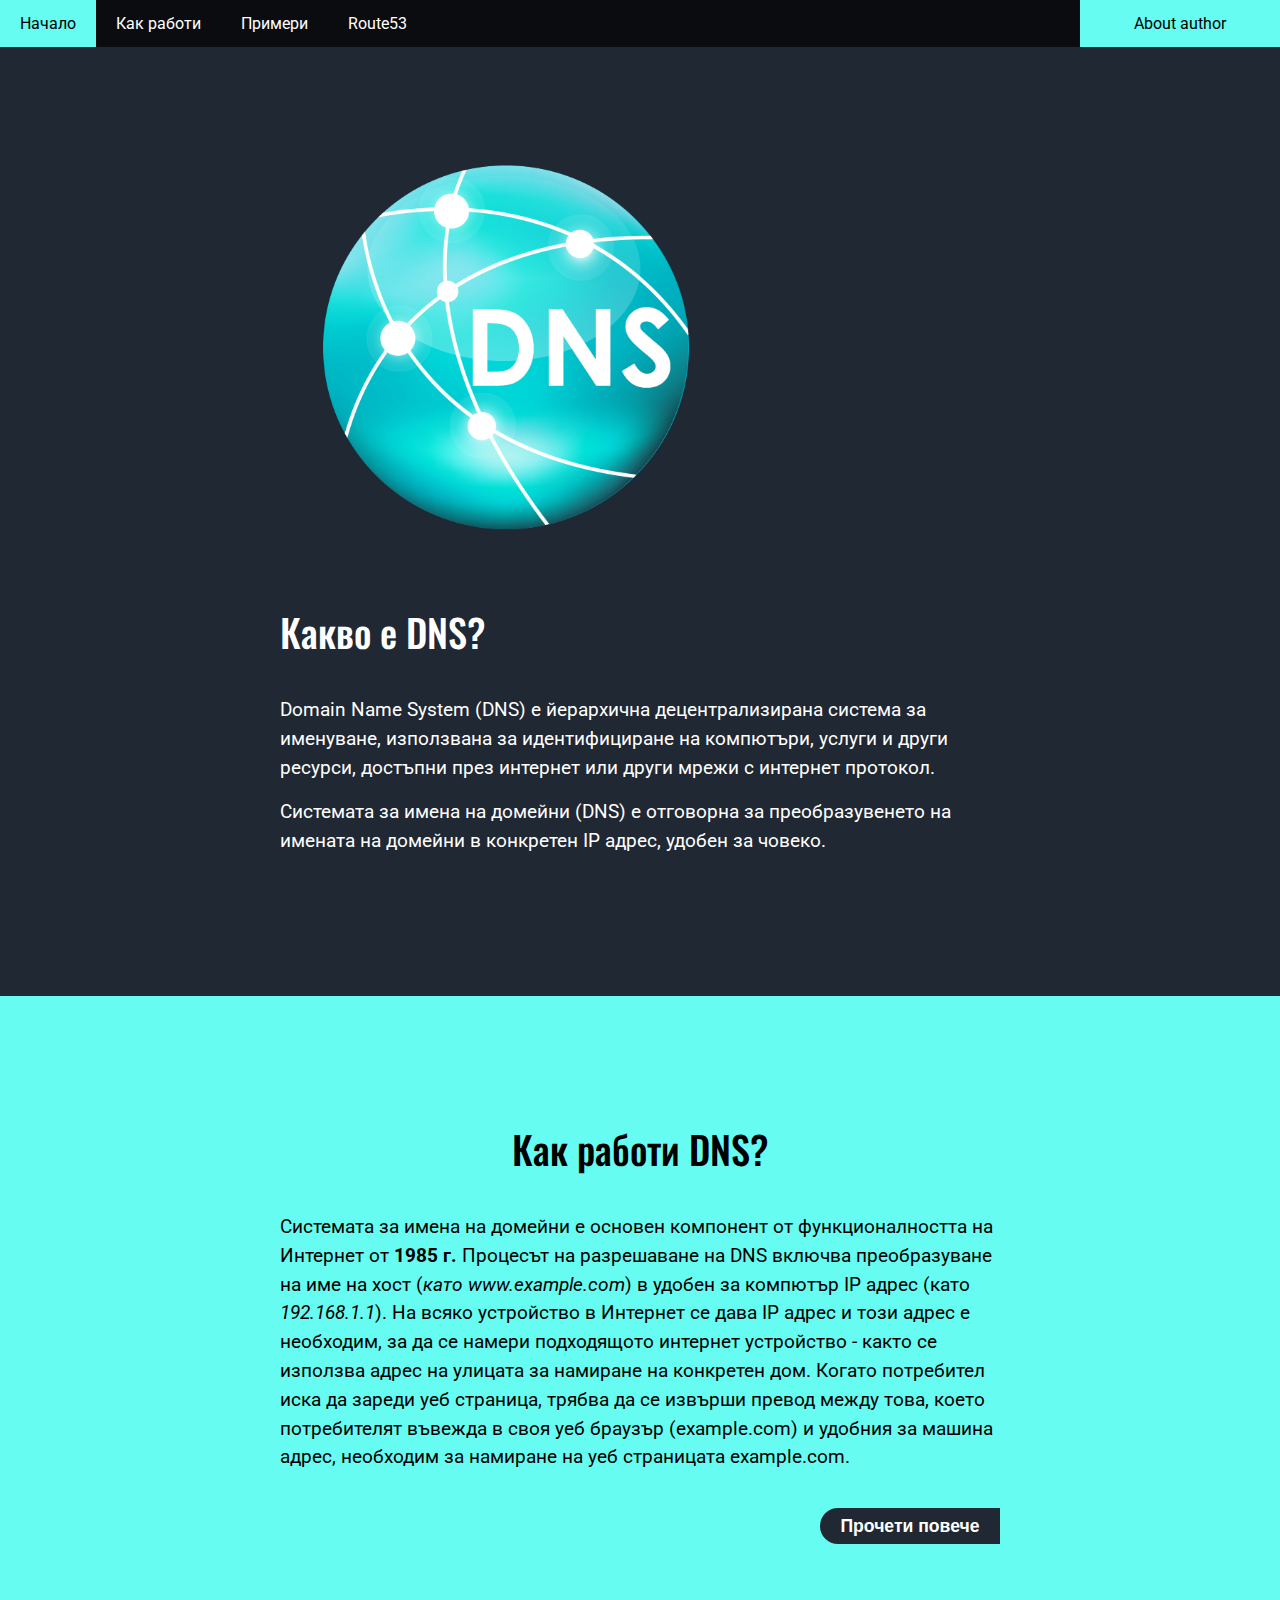
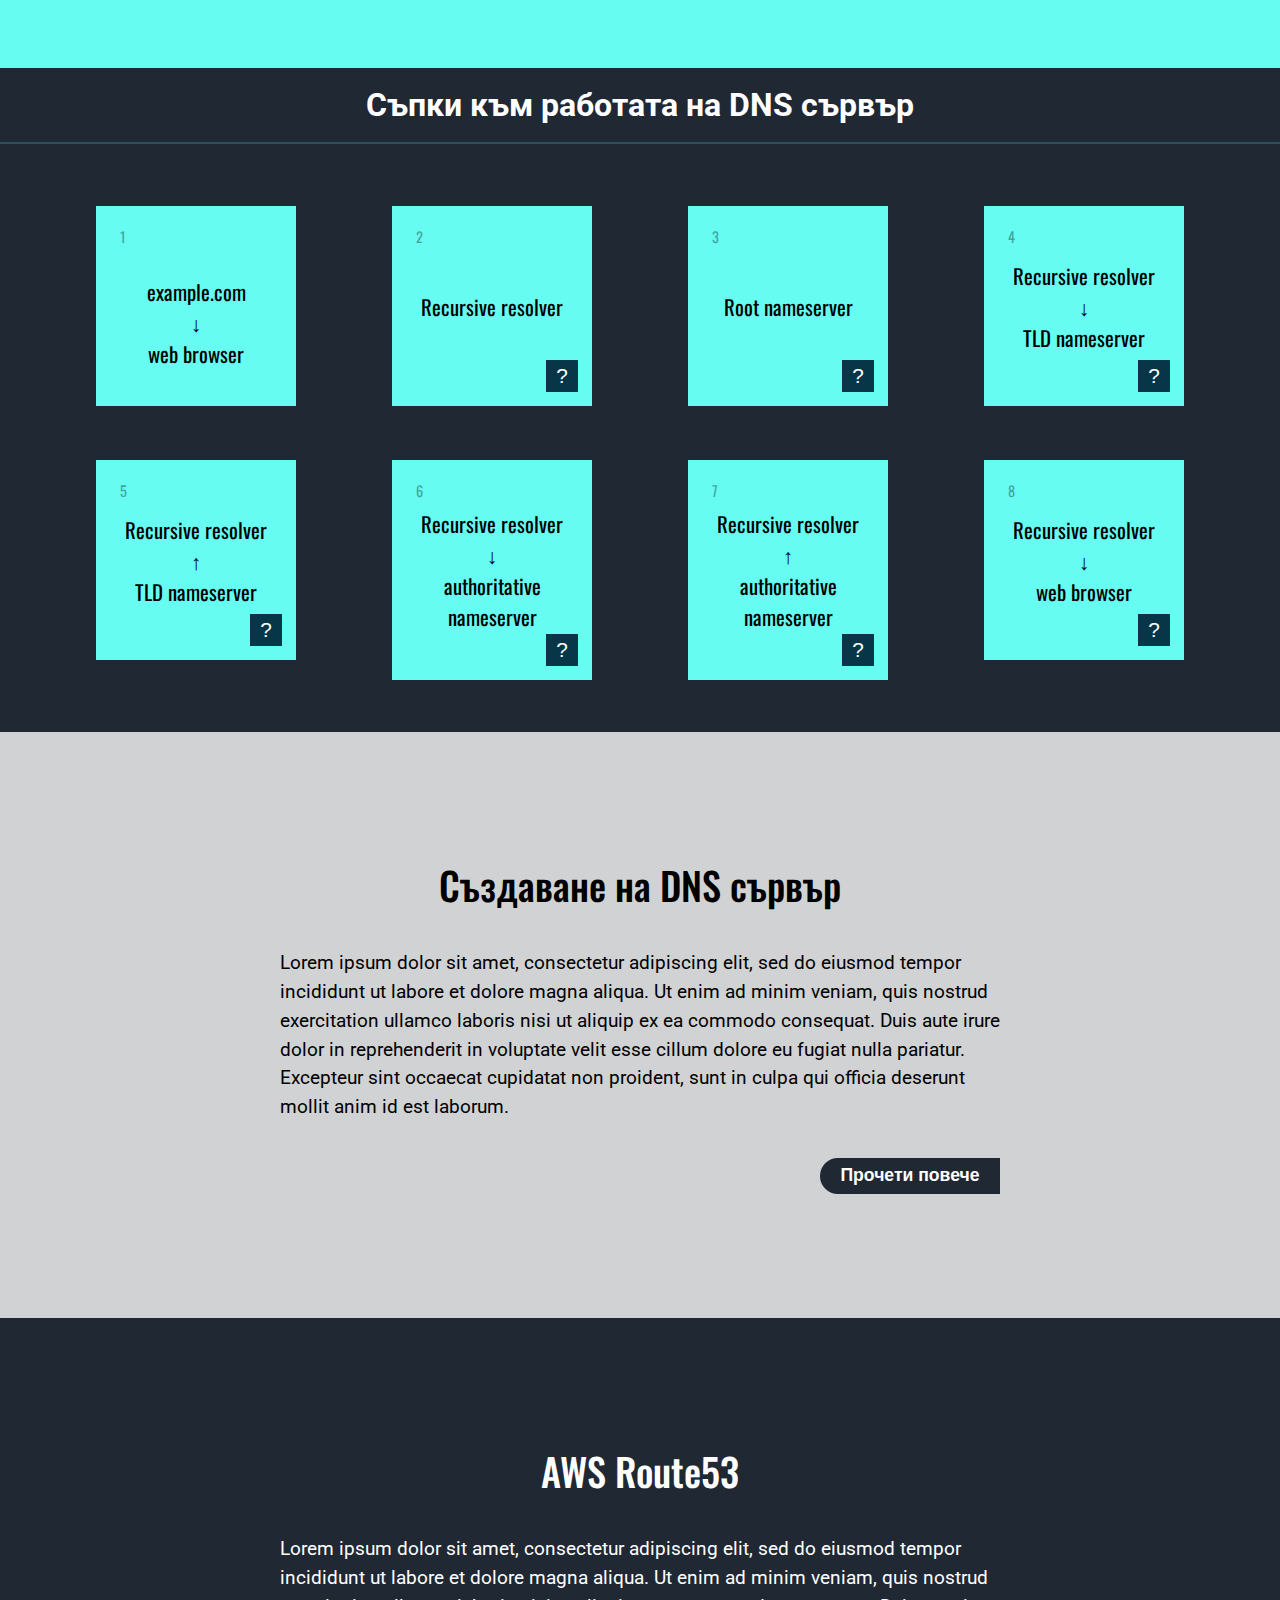
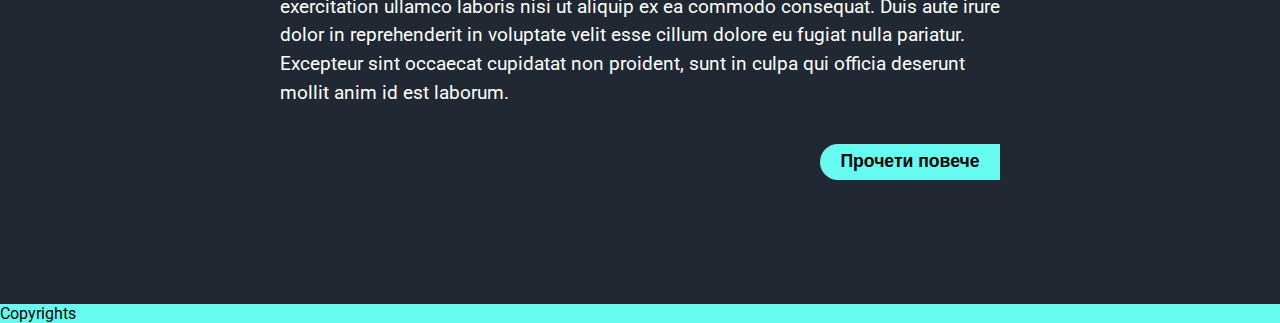
==== index.html @ a5c728bc "Initial simple setup of website" ====
<!DOCTYPE html>
<html lang="en">

<head>
    <meta charset="UTF-8">
    <meta http-equiv="X-UA-Compatible" content="IE=edge">
    <meta name="viewport" content="width=device-width, initial-scale=1.0">
    <title>DNS Server</title>
    <link rel="stylesheet" href="css/style.css">
    <!-- Google Fonts -->
    <link rel="preconnect" href="https://fonts.googleapis.com">
    <link rel="preconnect" href="https://fonts.gstatic.com" crossorigin>
    <link
        href="https://fonts.googleapis.com/css2?family=Roboto:ital,wght@0,300;0,400;0,500;0,700;1,300;1,400;1,500;1,700&display=swap"
        rel="stylesheet">
    <link href="https://fonts.googleapis.com/css2?family=Oswald:wght@400;500;600;700&display=swap" rel="stylesheet">
</head>

<body>
    <ul class="navbar">
        <li><a href="index.html" class="active">Начало</a></li>
        <li><a href="explanation.html">Как работи</a></li>
        <li><a href="examples.html">Примери</a></li>
        <li><a href="route53.html">Route53</a></li>
        <li><a href="author.html" class="last">About author</a></li>
    </ul>
    <!-- MAIN CONTENT ON LANDING PAGE -->
    <div class="background-1">
        <div class="container">
            <div class="dns-image">
                <img src="images/dns_logo.png" alt="DNS Image">
            </div>
            <div class="basic-info">
                <h1 class="section-heading" style="margin-top:28px; text-align: left">Какво е DNS?</h1>
                <p>Domain Name System (DNS) е йерархична децентрализирана система за именуване, използвана за
                    идентифициране на компютъри, услуги и други ресурси, достъпни през интернет или други мрежи с
                    интернет протокол.</p>
                <p>Системата за имена на домейни (DNS) е отговорна за преобразувенето на имената на домейни в конкретен
                    IP адрес, удобен за човеко.</p>
            </div>
        </div>
    </div>
    <!-- Section - Как работи DNS -->
    <div class="background-2">
        <div class="container">
            <div class="basic-info">
                <h1 class="section-heading">Как работи DNS?</h1>
                <p>Системата за имена на домейни е основен компонент от функционалността на Интернет от <strong>1985
                        г.</strong> Процесът на разрешаване на DNS включва преобразуване на име на хост (<em>като
                        www.example.com</em>) в
                    удобен за компютър IP адрес (като <em>192.168.1.1</em>). На всяко устройство в Интернет се дава IP
                    адрес и
                    този адрес е необходим, за да се намери подходящото интернет устройство - както се използва адрес на
                    улицата за намиране на конкретен дом. Когато потребител иска да зареди уеб страница, трябва да се
                    извърши превод между това, което потребителят въвежда в своя уеб браузър (example.com) и удобния за
                    машина адрес, необходим за намиране на уеб страницата example.com.</p>
                <button onclick="location.href='explanation.html'" class="read-more">Прочети повече</button>
            </div>
        </div>
        <!-- Section - Как работи DNS - steps -->
        <div class="background-1">
            <h1 style="padding: 18px 0; text-align: center;">Съпки към работата на DNS сървър</h1>
            <hr style="border: 1px solid #66FCF1; opacity: 0.2">
            <div class="container-wide-wrapper">
                <div class="container-wide">
                    <table>
                        <tr>
                            <td class="numbering">1</td>
                        </tr>
                        <tr>
                            <th>example.com<br>↓<br>web browser</th>
                        </tr>
                        <tr></tr>
                    </table>
                    <table>
                        <tr>
                            <td class="numbering">2</td>
                        </tr>
                        <tr>
                            <th>Recursive resolver</th>
                        </tr>
                        <tr>
                            <td><button>?</button></td>
                        </tr>
                    </table>
                    <table>
                        <tr>
                            <td class="numbering">3</td>
                        </tr>
                        <tr>
                            <th>Root nameserver</th>
                        </tr>
                        <tr>
                            <td><button>?</button></td>
                        </tr>
                    </table>
                    <table>
                        <tr>
                            <td class="numbering">4</td>
                        </tr>
                        <tr>
                            <th>Recursive resolver<br>↓<br>TLD nameserver</th>
                        </tr>
                        <tr>
                            <td><button>?</button></td>
                        </tr>
                    </table>
                </div>
                <div class="container-wide">
                    <table>
                        <tr>
                            <td class="numbering">5</td>
                        </tr>
                        <tr>
                            <th>Recursive resolver<br>↑<br>TLD nameserver</th>
                        </tr>
                        <tr>
                            <td><button>?</button></td>
                        </tr>
                    </table>
                    <table>
                        <tr>
                            <td class="numbering">6</td>
                        </tr>
                        <tr>
                            <th>Recursive resolver<br>↓<br>authoritative nameserver</th>
                        </tr>
                        <tr>
                            <td><button>?</button></td>
                        </tr>
                    </table>
                    <table>
                        <tr>
                            <td class="numbering">7</td>
                        </tr>
                        <tr>
                            <th>Recursive resolver<br>↑<br>authoritative nameserver</th>
                        </tr>
                        <tr>
                            <td><button>?</button></td>
                        </tr>
                    </table>
                    <table>
                        <tr>
                            <td class="numbering">8</td>
                        </tr>
                        <tr>
                            <th>Recursive resolver<br>↓<br>web browser</th>
                        </tr>
                        <tr>
                            <td><button>?</button></td>
                        </tr>
                    </table>
                </div>
            </div>
        </div>
        <!-- Section - Създаване на DNS -->
        <div class="background-3">
            <div class="container">
                <div class="basic-info">
                    <h1 class="section-heading">Създаване на DNS сървър</h1>
                    <p>Lorem ipsum dolor sit amet, consectetur adipiscing elit, sed do eiusmod tempor incididunt ut
                        labore
                        et dolore magna aliqua. Ut enim ad minim veniam, quis nostrud exercitation ullamco laboris nisi
                        ut
                        aliquip ex ea commodo consequat. Duis aute irure dolor in reprehenderit in voluptate velit esse
                        cillum dolore eu fugiat nulla pariatur. Excepteur sint occaecat cupidatat non proident, sunt in
                        culpa qui officia deserunt mollit anim id est laborum.</p>
                    <button class="read-more">Прочети повече</button>
                </div>
            </div>
        </div>
        <!-- Section - AWS Route53 -->
        <div class="background-1">
            <div class="container">
                <div class="basic-info">
                    <h1 class="section-heading">AWS Route53</h1>
                    <p>Lorem ipsum dolor sit amet, consectetur adipiscing elit, sed do eiusmod tempor incididunt ut
                        labore
                        et dolore magna aliqua. Ut enim ad minim veniam, quis nostrud exercitation ullamco laboris nisi
                        ut
                        aliquip ex ea commodo consequat. Duis aute irure dolor in reprehenderit in voluptate velit esse
                        cillum dolore eu fugiat nulla pariatur. Excepteur sint occaecat cupidatat non proident, sunt in
                        culpa qui officia deserunt mollit anim id est laborum.</p>
                    <button class="read-more">Прочети повече</button>
                </div>
            </div>
        </div>
        <footer>
            <p>Copyrights </p>
        </footer>
</body>

</html>
---- css/style.css ----
/* 
COLORS:
0B0C10
1F2833
C5C6C7
66FCF1
45A29E
*/

* {
    margin: 0;
    padding: 0;
}

body {
    /* Debug */
    /* font-family:'Lucida Sans', 'Lucida Sans Regular', 'Lucida Grande', 'Lucida Sans Unicode', Geneva, Verdana, sans-serif; */
    font-family: 'Roboto', sans-serif;
}

.background-1 {
    background-color: #1F2833;
    color: white;
}

.background-2 {
    background-color: #66FCF1;
    color: black;
}



/* ----- NAVBAR ----- */
.navbar {
    list-style-type: none;
    margin: 0;
    padding: 0;
    overflow: hidden;
    background-color: #0B0C10;
}
.navbar li {
    float: left;
}
.navbar li a {
    display: block;
    color: white;
    text-align: center;
    padding: 14px 20px;
    text-decoration: none;
}
.navbar li a:hover {
    background-color: #66FCF1;
    color: black;
}
.navbar li .active {
    background-color: #1F2833;
}
.navbar .last {
    background-color: #66FCF1;
    color: black;
    position: absolute;
    right: 0;
    width: 160px;
}
.navbar .last:hover {
    color: black;
    background-color: white;
}

/* MAIN CONTENT */
.container { 
    width: 60%;
    margin: 0 auto;
    display: flex;
    flex-flow: row wrap;
    text-align: center;
    /* height: 650px; */
    padding: 100px 0;
    align-content: center;
}
.background-3 {
    background-color: #d0d2d3;
}
.container-wide-wrapper {
    padding: 30px 0;
    font-family: 'Oswald', sans-serif;
    font-weight: 400;
}
.container-wide { 
    width: 100%;
    margin: 0 auto;
    padding: 7px 0;
    display: flex;
    flex-flow: row wrap;
    text-align: center;
    height: 250px;
    align-content: center;
    justify-content: space-evenly;
}
.container-wide table {
    height: 200px;
    width: 200px;
    background-color: #66FCF1;
    color: #000;
    padding: 12px 12px;
}
.container-wide table th {
    font-size: 1.3em;
    font-weight: 400;
}
.container-wide table button {
    width: 32px;
    height: 32px;
    border: none;
    font-size: 1.3rem;
    /* background-color: #1F2833; */
    background-color: #073649;
    color: white;
    float: right;
}
.container-wide table td {
    height: 32px;
}
.container-wide table .numbering {
    font-size: 0.9em;
    text-align: left;
    padding-left: 10px;
    opacity: 0.35;
}
.container .basic-info {
    flex: 1 40%;
    text-align: left;
    padding: 24px;
    font-size: 1.2em;
}
.basic-info h1 {
    margin: 0 0 20px;
}
.basic-info p {
    margin: 16px 0;
    line-height: 1.5em;
}
.dns-image { 
    width: 500px;
}
.dns-image img {
    height: 400px;
}

.section-heading {
    font-family: 'Oswald', sans-serif;
    font-weight: 500;
    text-align: center;
    padding-bottom: 16px;
}

.read-more {
    height: 36px;
    width: 180px;
    border: none;
    /* border-radius: 6px; */
    border-top-left-radius: 30px;
    border-bottom-left-radius: 30px;
    font-size: 1.1rem;
    float: right;
    background-color: #1F2833;
    margin: 20px 0 0;
    color: white;
    font-weight: 600;
    cursor: pointer;
}
.read-more:hover {
    background-color: #3e4b5a;
}
.background-1 .read-more {
    background-color: #66FCF1;
    color: black;
}
.background-1 .read-more:hover {
    background-color: #3ddfd4;
    color: black;
}
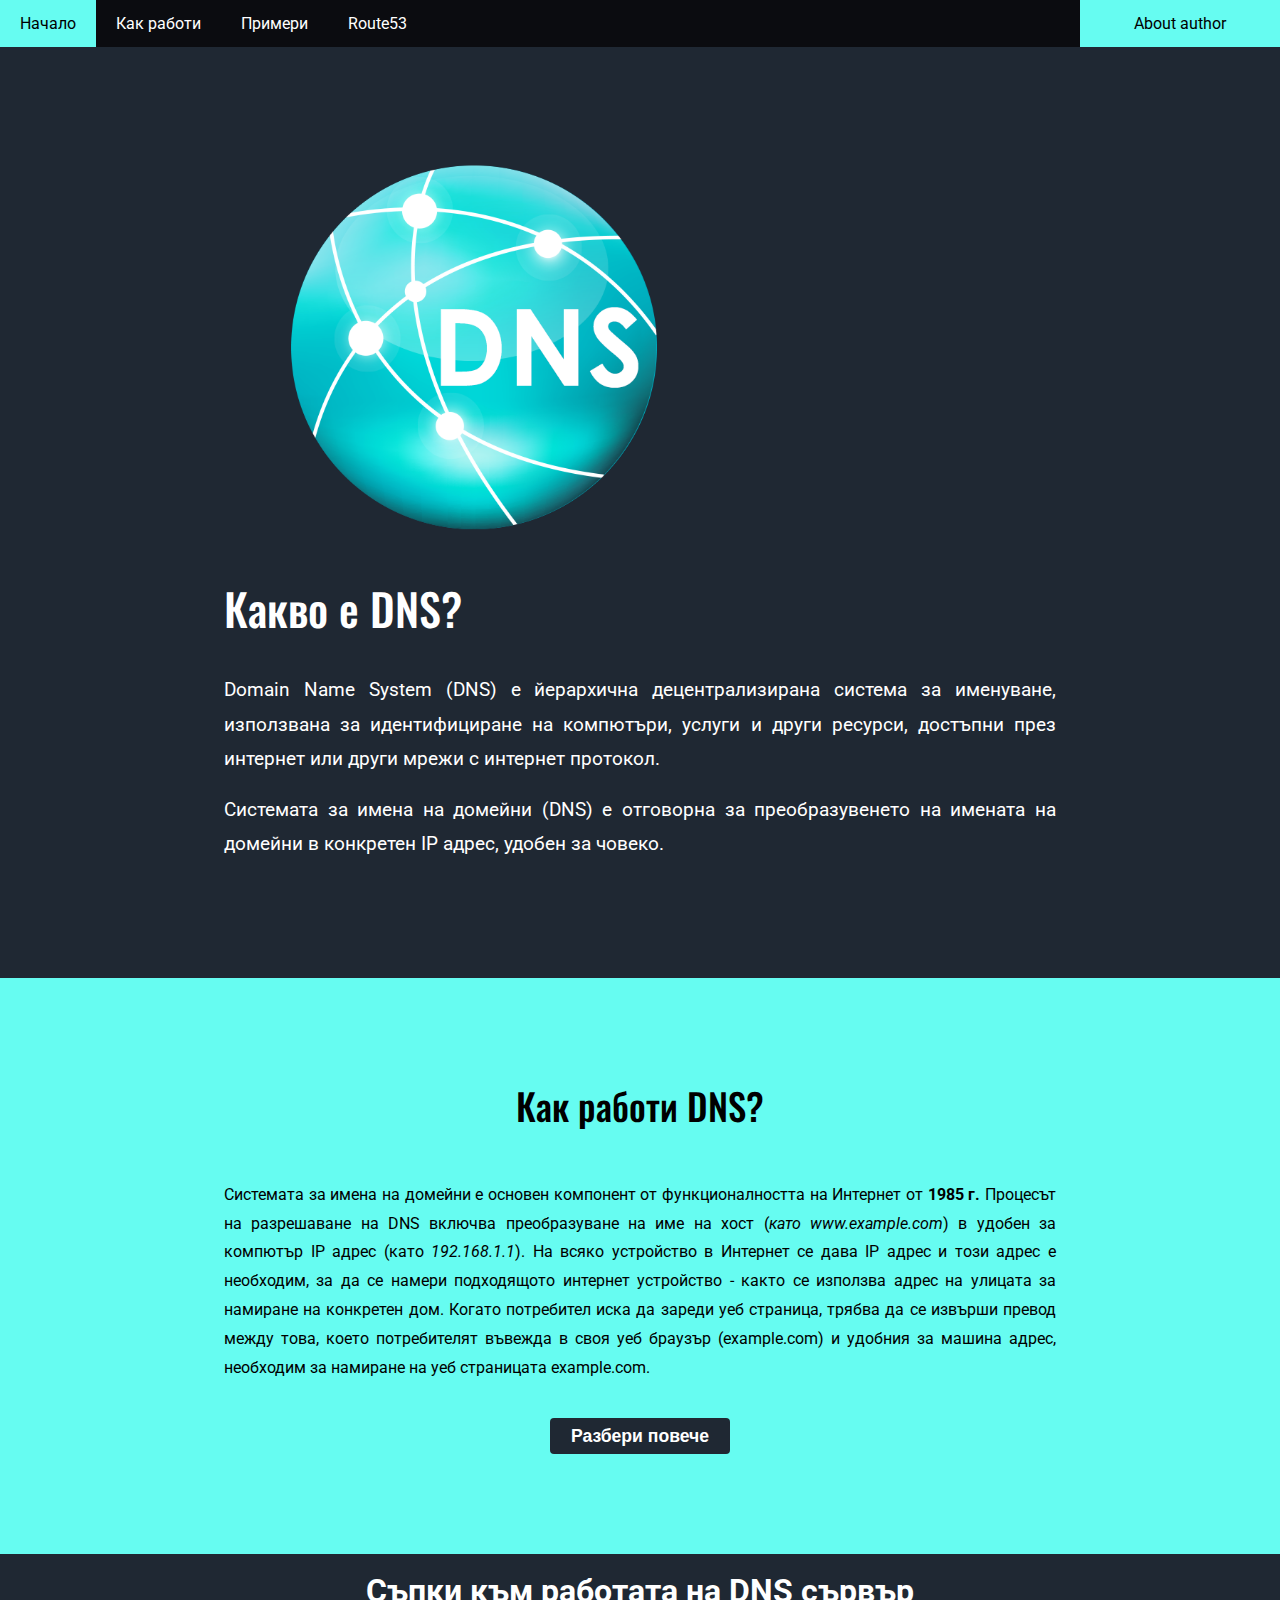
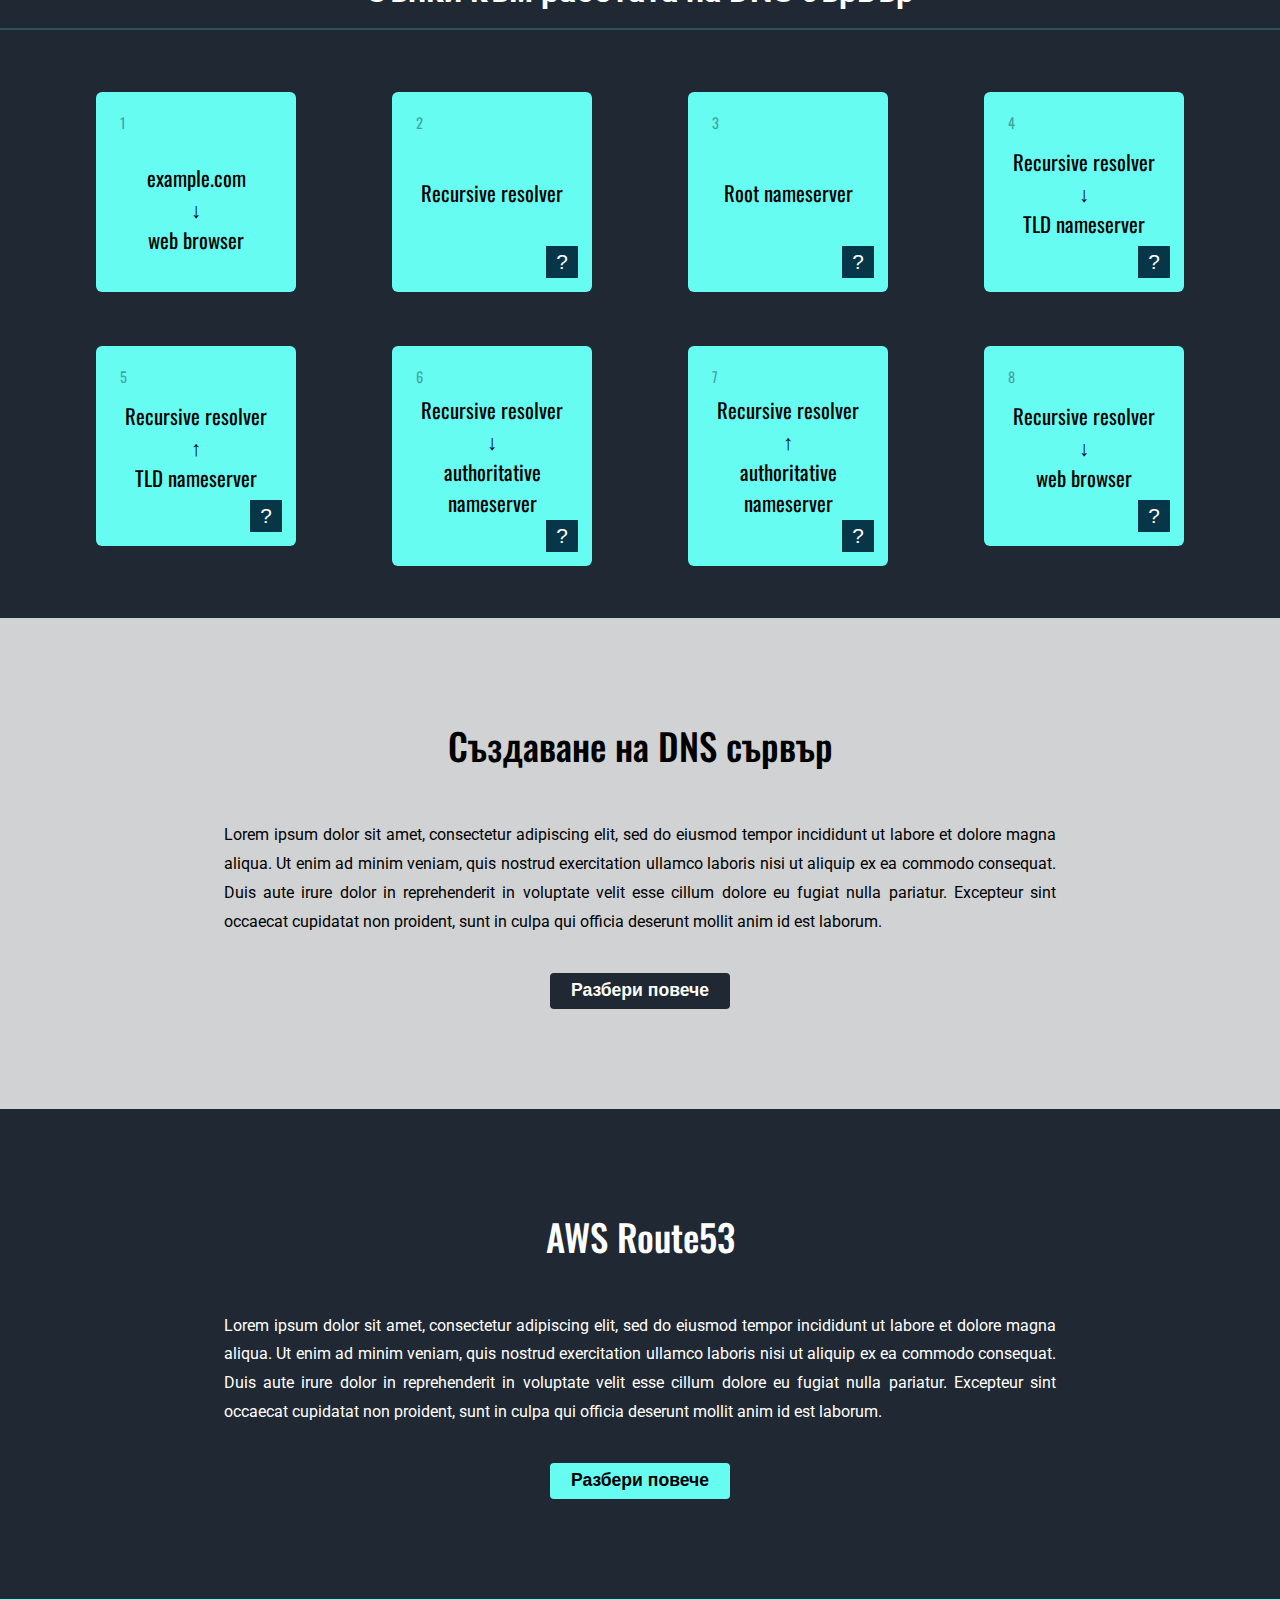
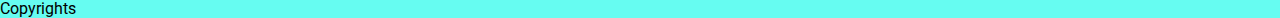
==== commit 4787addd: "research file added; design and changes; reformatting" ====
--- a/index.html
+++ b/index.html
@@ -6,6 +6,7 @@
     <meta http-equiv="X-UA-Compatible" content="IE=edge">
     <meta name="viewport" content="width=device-width, initial-scale=1.0">
     <title>DNS Server</title>
+    <!-- CSS -->
     <link rel="stylesheet" href="css/style.css">
     <!-- Google Fonts -->
     <link rel="preconnect" href="https://fonts.googleapis.com">
@@ -43,19 +44,17 @@
     <!-- Section - Как работи DNS -->
     <div class="background-2">
         <div class="container">
-            <div class="basic-info">
-                <h1 class="section-heading">Как работи DNS?</h1>
-                <p>Системата за имена на домейни е основен компонент от функционалността на Интернет от <strong>1985
-                        г.</strong> Процесът на разрешаване на DNS включва преобразуване на име на хост (<em>като
-                        www.example.com</em>) в
-                    удобен за компютър IP адрес (като <em>192.168.1.1</em>). На всяко устройство в Интернет се дава IP
-                    адрес и
-                    този адрес е необходим, за да се намери подходящото интернет устройство - както се използва адрес на
-                    улицата за намиране на конкретен дом. Когато потребител иска да зареди уеб страница, трябва да се
-                    извърши превод между това, което потребителят въвежда в своя уеб браузър (example.com) и удобния за
-                    машина адрес, необходим за намиране на уеб страницата example.com.</p>
-                <button onclick="location.href='explanation.html'" class="read-more">Прочети повече</button>
-            </div>
+            <h1 class="section-heading">Как работи DNS?</h1>
+            <p>Системата за имена на домейни е основен компонент от функционалността на Интернет от <strong>1985
+                    г.</strong> Процесът на разрешаване на DNS включва преобразуване на име на хост (<em>като
+                    www.example.com</em>) в
+                удобен за компютър IP адрес (като <em>192.168.1.1</em>). На всяко устройство в Интернет се дава IP
+                адрес и
+                този адрес е необходим, за да се намери подходящото интернет устройство - както се използва адрес на
+                улицата за намиране на конкретен дом. Когато потребител иска да зареди уеб страница, трябва да се
+                извърши превод между това, което потребителят въвежда в своя уеб браузър (example.com) и удобния за
+                машина адрес, необходим за намиране на уеб страницата example.com.</p>
+            <button onclick="location.href='explanation.html'" class="read-more">Разбери повече</button>
         </div>
         <!-- Section - Как работи DNS - steps -->
         <div class="background-1">
@@ -115,7 +114,21 @@
                             <th>Recursive resolver<br>↑<br>TLD nameserver</th>
                         </tr>
                         <tr>
-                            <td><button>?</button></td>
+                            <td>
+                                <div class="popup" id="popup-1">
+                                    <div class="overlay"></div>
+                                    <div class="content">
+                                        <div class="close-btn" onclick="togglePopup()">&times;</div>
+                                        <h1>Title</h1>
+                                        <p>Lorem ipsum, dolor sit amet consectetur adipisicing elit. Velit incidunt
+                                            porro,
+                                            magnam tempore animi dignissimos accusantium corrupti harum adipisci,
+                                            laudantium
+                                            mollitia cumque molestias voluptate officiis ad cum quidem fugiat rem.</p>
+                                    </div>
+                                </div>
+                                <button onclick="togglePopup()">?</button>
+                            </td>
                         </tr>
                     </table>
                     <table>
@@ -157,38 +170,36 @@
         <!-- Section - Създаване на DNS -->
         <div class="background-3">
             <div class="container">
-                <div class="basic-info">
-                    <h1 class="section-heading">Създаване на DNS сървър</h1>
-                    <p>Lorem ipsum dolor sit amet, consectetur adipiscing elit, sed do eiusmod tempor incididunt ut
-                        labore
-                        et dolore magna aliqua. Ut enim ad minim veniam, quis nostrud exercitation ullamco laboris nisi
-                        ut
-                        aliquip ex ea commodo consequat. Duis aute irure dolor in reprehenderit in voluptate velit esse
-                        cillum dolore eu fugiat nulla pariatur. Excepteur sint occaecat cupidatat non proident, sunt in
-                        culpa qui officia deserunt mollit anim id est laborum.</p>
-                    <button class="read-more">Прочети повече</button>
-                </div>
+                <h1 class="section-heading">Създаване на DNS сървър</h1>
+                <p>Lorem ipsum dolor sit amet, consectetur adipiscing elit, sed do eiusmod tempor incididunt ut
+                    labore
+                    et dolore magna aliqua. Ut enim ad minim veniam, quis nostrud exercitation ullamco laboris nisi
+                    ut
+                    aliquip ex ea commodo consequat. Duis aute irure dolor in reprehenderit in voluptate velit esse
+                    cillum dolore eu fugiat nulla pariatur. Excepteur sint occaecat cupidatat non proident, sunt in
+                    culpa qui officia deserunt mollit anim id est laborum.</p>
+                <button class="read-more">Разбери повече</button>
             </div>
         </div>
         <!-- Section - AWS Route53 -->
         <div class="background-1">
             <div class="container">
-                <div class="basic-info">
-                    <h1 class="section-heading">AWS Route53</h1>
-                    <p>Lorem ipsum dolor sit amet, consectetur adipiscing elit, sed do eiusmod tempor incididunt ut
-                        labore
-                        et dolore magna aliqua. Ut enim ad minim veniam, quis nostrud exercitation ullamco laboris nisi
-                        ut
-                        aliquip ex ea commodo consequat. Duis aute irure dolor in reprehenderit in voluptate velit esse
-                        cillum dolore eu fugiat nulla pariatur. Excepteur sint occaecat cupidatat non proident, sunt in
-                        culpa qui officia deserunt mollit anim id est laborum.</p>
-                    <button class="read-more">Прочети повече</button>
-                </div>
+                <h1 class="section-heading">AWS Route53</h1>
+                <p>Lorem ipsum dolor sit amet, consectetur adipiscing elit, sed do eiusmod tempor incididunt ut
+                    labore
+                    et dolore magna aliqua. Ut enim ad minim veniam, quis nostrud exercitation ullamco laboris nisi
+                    ut
+                    aliquip ex ea commodo consequat. Duis aute irure dolor in reprehenderit in voluptate velit esse
+                    cillum dolore eu fugiat nulla pariatur. Excepteur sint occaecat cupidatat non proident, sunt in
+                    culpa qui officia deserunt mollit anim id est laborum.</p>
+                <button class="read-more">Разбери повече</button>
             </div>
         </div>
         <footer>
             <p>Copyrights </p>
         </footer>
+
+        <script src="scripts/script.js"></script>
 </body>
 
 </html>--- a/css/style.css
+++ b/css/style.css
@@ -16,6 +16,7 @@
     /* Debug */
     /* font-family:'Lucida Sans', 'Lucida Sans Regular', 'Lucida Grande', 'Lucida Sans Unicode', Geneva, Verdana, sans-serif; */
     font-family: 'Roboto', sans-serif;
+    background-color: #000;
 }
 
 .background-1 {
@@ -28,6 +29,9 @@
     color: black;
 }
 
+.background-3 {
+    background-color: #d0d2d3;
+}
 
 
 /* ----- NAVBAR ----- */
@@ -38,9 +42,11 @@
     overflow: hidden;
     background-color: #0B0C10;
 }
+
 .navbar li {
     float: left;
 }
+
 .navbar li a {
     display: block;
     color: white;
@@ -48,13 +54,16 @@
     padding: 14px 20px;
     text-decoration: none;
 }
+
 .navbar li a:hover {
     background-color: #66FCF1;
     color: black;
 }
+
 .navbar li .active {
     background-color: #1F2833;
 }
+
 .navbar .last {
     background-color: #66FCF1;
     color: black;
@@ -62,14 +71,16 @@
     right: 0;
     width: 160px;
 }
+
 .navbar .last:hover {
     color: black;
     background-color: white;
 }
 
+
 /* MAIN CONTENT */
-.container { 
-    width: 60%;
+.container {
+    width: 65%;
     margin: 0 auto;
     display: flex;
     flex-flow: row wrap;
@@ -77,16 +88,84 @@
     /* height: 650px; */
     padding: 100px 0;
     align-content: center;
-}
-.background-3 {
-    background-color: #d0d2d3;
-}
+    text-align: left;
+}
+
+.container .basic-info {
+    flex: 1 40%;
+    text-align: left;
+    font-size: 1.2em;
+    width: 40%;
+}
+
+.container h1 {
+    width: 100vw;
+    margin: 0 0 16px;
+    font-size: 2.3em;
+    text-align: center;
+}
+
+.container p {
+    margin: 16px 0;
+    line-height: 1.8em;
+    /* width: 100vw; */
+    text-align: justify;
+}
+
+.dns-image {
+    width: 500px;
+    display: flex;
+    justify-content: center;
+}
+
+.dns-image img {
+    height: 400px;
+}
+
+.container .section-heading {
+    font-family: 'Oswald', sans-serif;
+    font-weight: 500;
+    text-align: center;
+    padding-bottom: 16px;
+}
+
+.container .read-more {
+    height: 36px;
+    width: 180px;
+    border: none;
+    /* border-top-left-radius: 30px;
+    border-bottom-left-radius: 30px; */
+    border-radius: 4px;
+    font-size: 1.1rem;
+    background-color: #1F2833;
+    color: white;
+    font-weight: 600;
+    cursor: pointer;
+    margin: 20px auto 0;
+}
+
+.container .read-more:hover {
+    background-color: #3e4b5a;
+}
+
+.background-1 .container .read-more {
+    background-color: #66FCF1;
+    color: black;
+}
+
+.background-1 .container .read-more:hover {
+    background-color: #3ddfd4;
+    color: black;
+}
+
+/* FULL WIDTH SECTION (with mini containers) */
 .container-wide-wrapper {
     padding: 30px 0;
     font-family: 'Oswald', sans-serif;
     font-weight: 400;
 }
-.container-wide { 
+
+.container-wide {
     width: 100%;
     margin: 0 auto;
     padding: 7px 0;
@@ -97,17 +176,21 @@
     align-content: center;
     justify-content: space-evenly;
 }
+
 .container-wide table {
     height: 200px;
     width: 200px;
     background-color: #66FCF1;
     color: #000;
     padding: 12px 12px;
-}
+    border-radius: 6px;
+}
+
 .container-wide table th {
     font-size: 1.3em;
     font-weight: 400;
 }
+
 .container-wide table button {
     width: 32px;
     height: 32px;
@@ -118,65 +201,70 @@
     color: white;
     float: right;
 }
+
 .container-wide table td {
     height: 32px;
 }
+
 .container-wide table .numbering {
     font-size: 0.9em;
     text-align: left;
     padding-left: 10px;
     opacity: 0.35;
 }
-.container .basic-info {
-    flex: 1 40%;
-    text-align: left;
-    padding: 24px;
-    font-size: 1.2em;
-}
-.basic-info h1 {
-    margin: 0 0 20px;
-}
-.basic-info p {
-    margin: 16px 0;
-    line-height: 1.5em;
-}
-.dns-image { 
-    width: 500px;
-}
-.dns-image img {
-    height: 400px;
-}
-
-.section-heading {
-    font-family: 'Oswald', sans-serif;
-    font-weight: 500;
-    text-align: center;
-    padding-bottom: 16px;
-}
-
-.read-more {
-    height: 36px;
-    width: 180px;
-    border: none;
-    /* border-radius: 6px; */
-    border-top-left-radius: 30px;
-    border-bottom-left-radius: 30px;
-    font-size: 1.1rem;
-    float: right;
-    background-color: #1F2833;
-    margin: 20px 0 0;
-    color: white;
+
+.container-wide button {
+    cursor: pointer;
+}
+
+/* POPUP (for DNS step by step explanation) */
+.popup .overlay {
+    position: fixed;
+    top: 0px;
+    left: 0px;
+    width: 100vw;
+    height: 100vh;
+    background: rgba(0, 0, 0, 0.7);
+    z-index: 1;
+    display: none;
+}
+
+.popup .content {
+    display: none;
+    position: fixed;
+    top: 50%;
+    left: 50%;
+    transform: translate(-50%, -50%) scale(0);
+    background: #fff;
+    width: 450px;
+    height: 220px;
+    z-index: 2;
+    text-align: center;
+    padding: 20px;
+    box-sizing: border-box;
+}
+
+.popup .close-btn {
+    position: absolute;
+    right: 20px;
+    top: 20px;
+    width: 30px;
+    height: 30px;
+    background: #222;
+    color: #fff;
+    font-size: 25px;
     font-weight: 600;
-    cursor: pointer;
-}
-.read-more:hover {
-    background-color: #3e4b5a;
-}
-.background-1 .read-more {
-    background-color: #66FCF1;
-    color: black;
-}
-.background-1 .read-more:hover {
-    background-color: #3ddfd4;
-    color: black;
+    line-height: 30px;
+    text-align: center;
+    border-radius: 50%;
+}
+
+.popup.active .overlay {
+    display: block;
+}
+
+.popup.active .content {
+    display: block;
+    /* transition: all 300ms ease-in-out; */
+    transform: translate(-50%, -50%) scale(1);
 }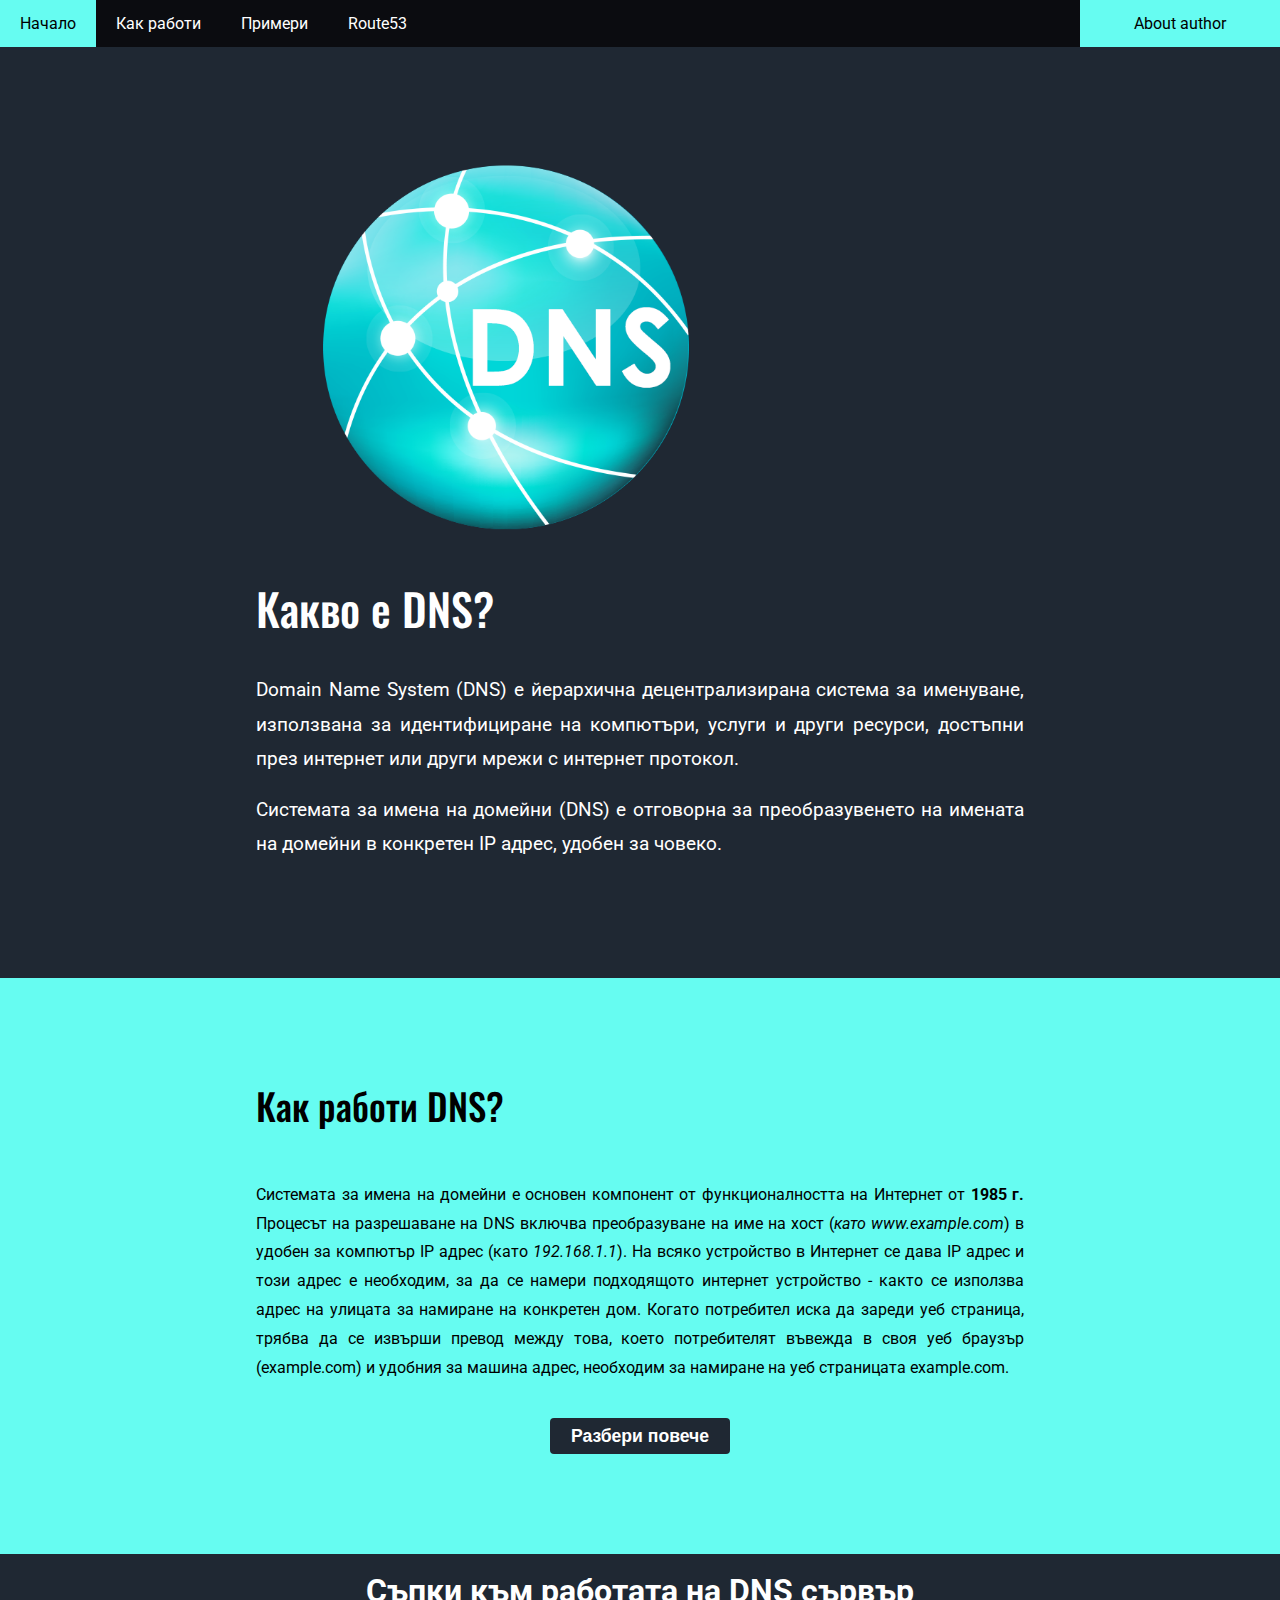
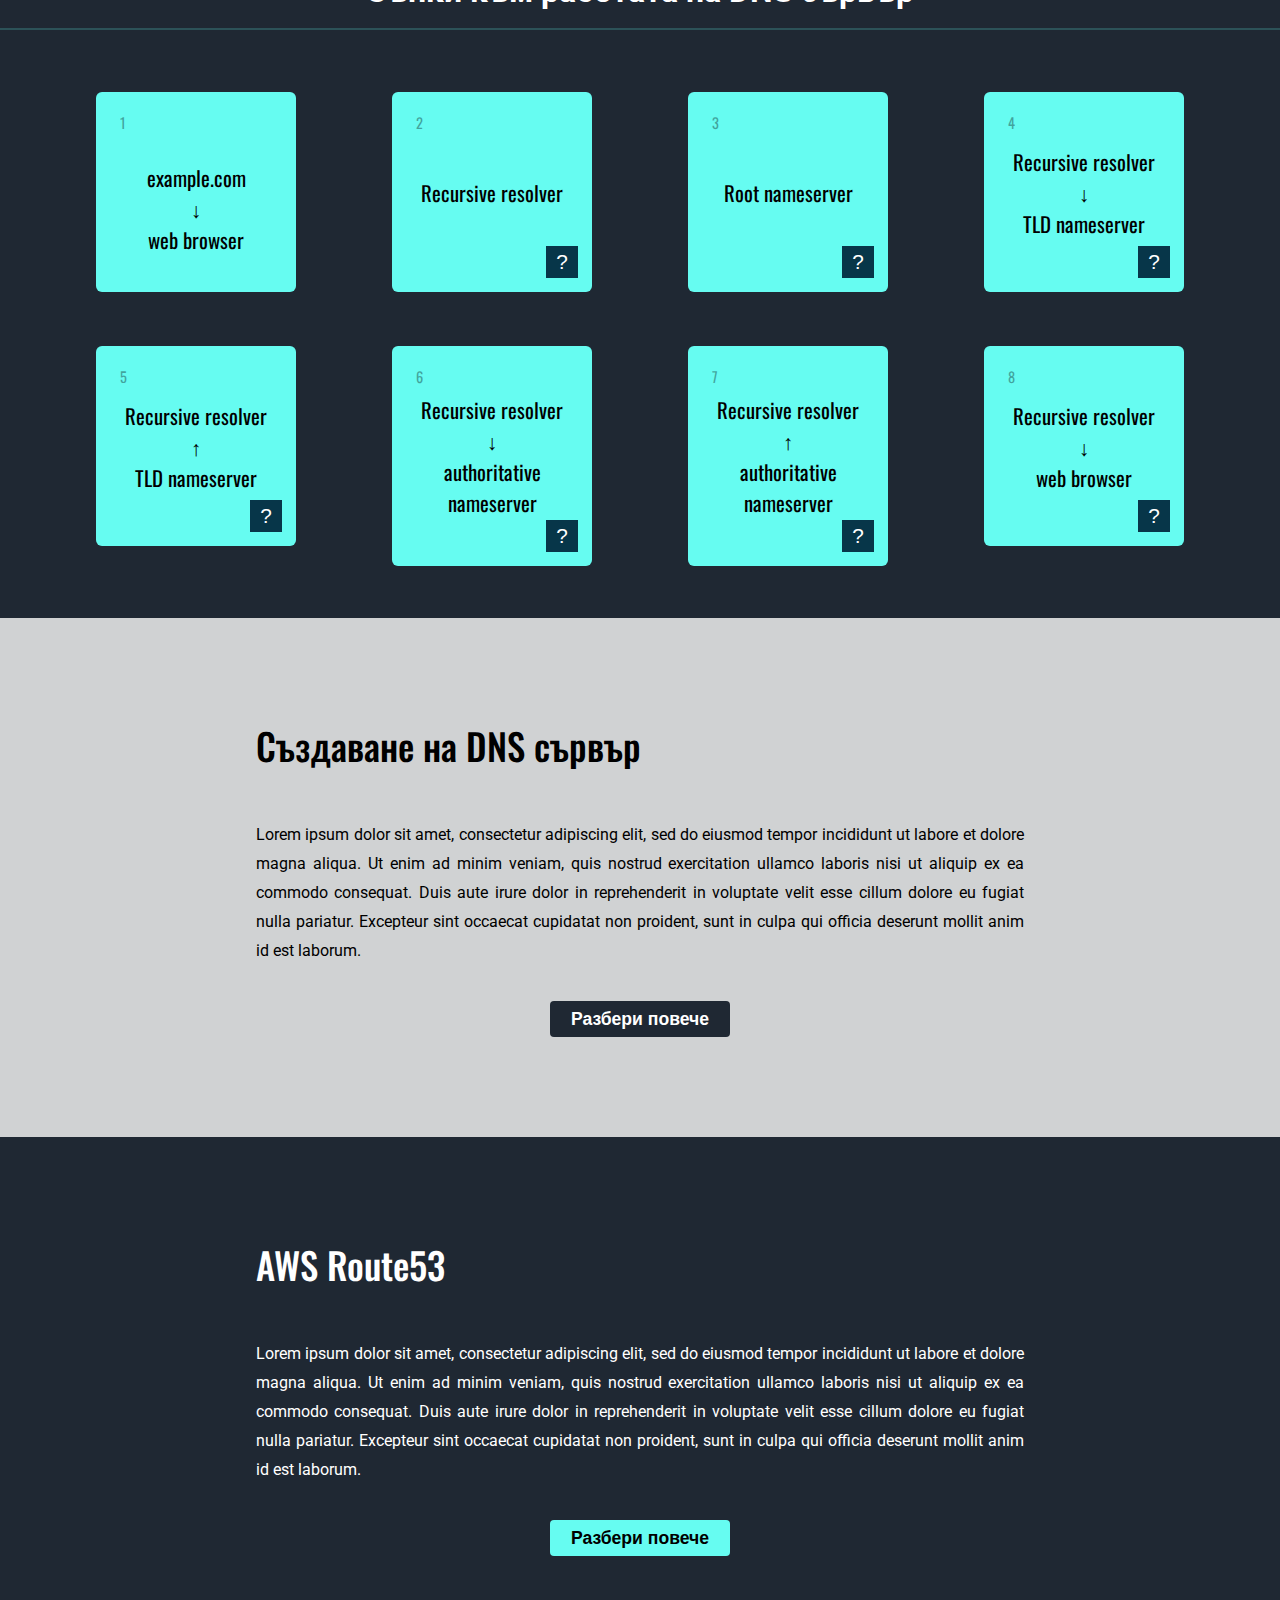
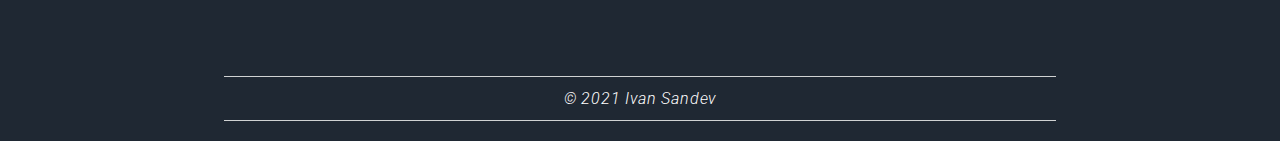
==== commit ad0abd88: "author field added" ====
--- a/index.html
+++ b/index.html
@@ -23,7 +23,14 @@
         <li><a href="explanation.html">Как работи</a></li>
         <li><a href="examples.html">Примери</a></li>
         <li><a href="route53.html">Route53</a></li>
-        <li><a href="author.html" class="last">About author</a></li>
+        <li id="last-wrapper">
+            <a href="author.html" id="last">About author</a>
+            <div id="author-quick-info">
+                <p><strong>Име:</strong> Иван Сандев</p>
+                <p><strong>Група:</strong> 51</p>
+                <p><strong>Фак №:</strong> 123218009</p>
+            </div>
+        </li>
     </ul>
     <!-- MAIN CONTENT ON LANDING PAGE -->
     <div class="background-1">
@@ -195,8 +202,8 @@
                 <button class="read-more">Разбери повече</button>
             </div>
         </div>
-        <footer>
-            <p>Copyrights </p>
+        <footer class="background-1">
+            <p><em>© 2021 Ivan Sandev</em></p>
         </footer>
 
         <script src="scripts/script.js"></script>
--- a/css/style.css
+++ b/css/style.css
@@ -19,18 +19,35 @@
     background-color: #000;
 }
 
+footer {
+    padding: 20px 0;
+    display:flex;
+    justify-content: center;
+}
+
+footer p {
+    text-align: center;
+    font-weight: 300;
+    letter-spacing: 0.05em;
+    width: 65vw;
+    border-top: 1px solid  #D0D2D3;
+    border-bottom: 1px solid  #D0D2D3;
+    padding: 12px 0;
+
+}
+
 .background-1 {
     background-color: #1F2833;
-    color: white;
+    color: #fff;
 }
 
 .background-2 {
     background-color: #66FCF1;
-    color: black;
+    color: #000;
 }
 
 .background-3 {
-    background-color: #d0d2d3;
+    background-color: #D0D2D3;
 }
 
 
@@ -49,7 +66,7 @@
 
 .navbar li a {
     display: block;
-    color: white;
+    color: #fff;
     text-align: center;
     padding: 14px 20px;
     text-decoration: none;
@@ -57,30 +74,42 @@
 
 .navbar li a:hover {
     background-color: #66FCF1;
-    color: black;
+    color: #000;
 }
 
 .navbar li .active {
     background-color: #1F2833;
 }
 
-.navbar .last {
-    background-color: #66FCF1;
-    color: black;
+.navbar #last {
+    background-color: #66FCF1;
+    color: #000;
     position: absolute;
     right: 0;
     width: 160px;
 }
 
-.navbar .last:hover {
-    color: black;
-    background-color: white;
+/* .navbar #last:hover {
+    color: #000;
+    background-color: #fff;
+} */
+
+.navbar #author-quick-info {
+    position: absolute;
+    margin: 0;
+    top: 47px;
+    right: 0px;
+    width: 144px;
+    padding: 20px 28px;
+    background-color: #D0D2D3;
+    line-height: 1.8em;
+    opacity: 0;
 }
 
 
 /* MAIN CONTENT */
 .container {
-    width: 65%;
+    width: 60vw;
     margin: 0 auto;
     display: flex;
     flex-flow: row wrap;
@@ -99,7 +128,6 @@
 }
 
 .container h1 {
-    width: 100vw;
     margin: 0 0 16px;
     font-size: 2.3em;
     text-align: center;
@@ -138,7 +166,7 @@
     border-radius: 4px;
     font-size: 1.1rem;
     background-color: #1F2833;
-    color: white;
+    color: #fff;
     font-weight: 600;
     cursor: pointer;
     margin: 20px auto 0;
@@ -150,12 +178,12 @@
 
 .background-1 .container .read-more {
     background-color: #66FCF1;
-    color: black;
+    color: #000;
 }
 
 .background-1 .container .read-more:hover {
     background-color: #3ddfd4;
-    color: black;
+    color: #000;
 }
 
 /* FULL WIDTH SECTION (with mini containers) */
@@ -198,7 +226,7 @@
     font-size: 1.3rem;
     /* background-color: #1F2833; */
     background-color: #073649;
-    color: white;
+    color: #fff;
     float: right;
 }
 
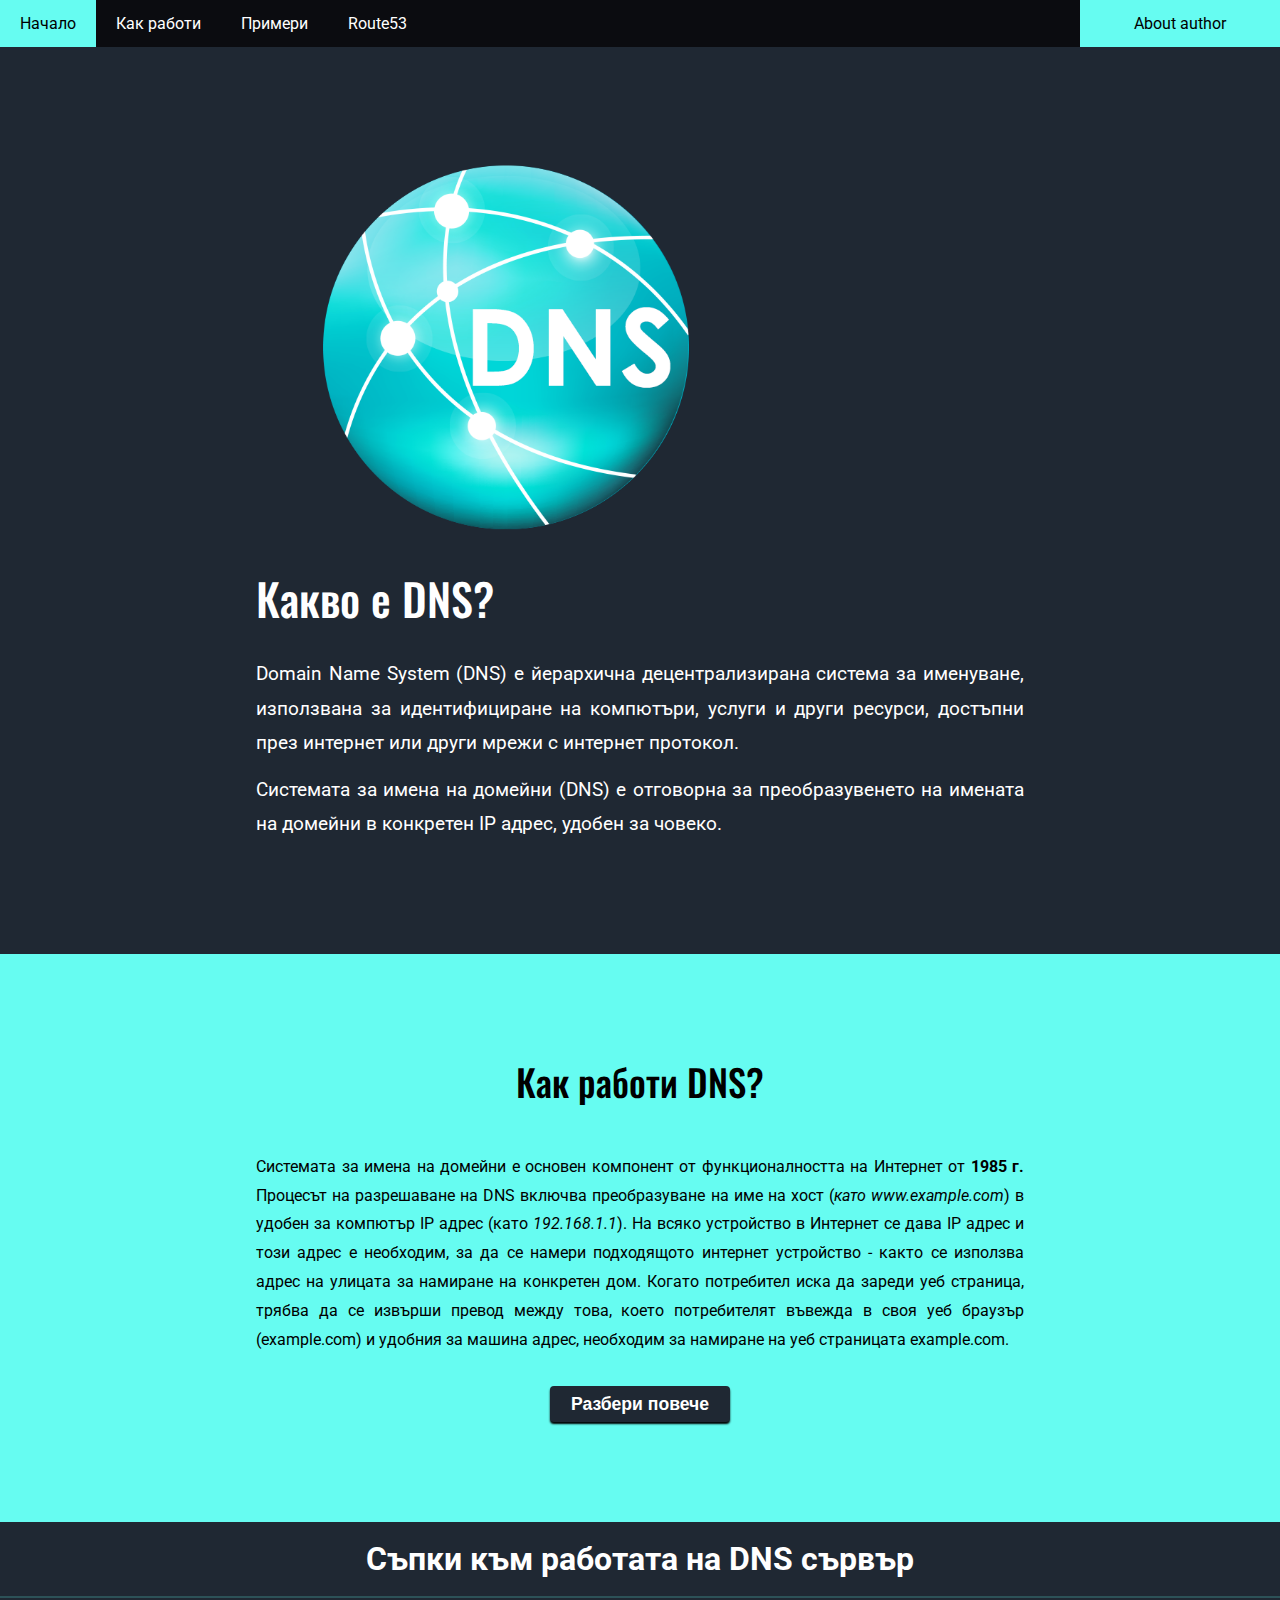
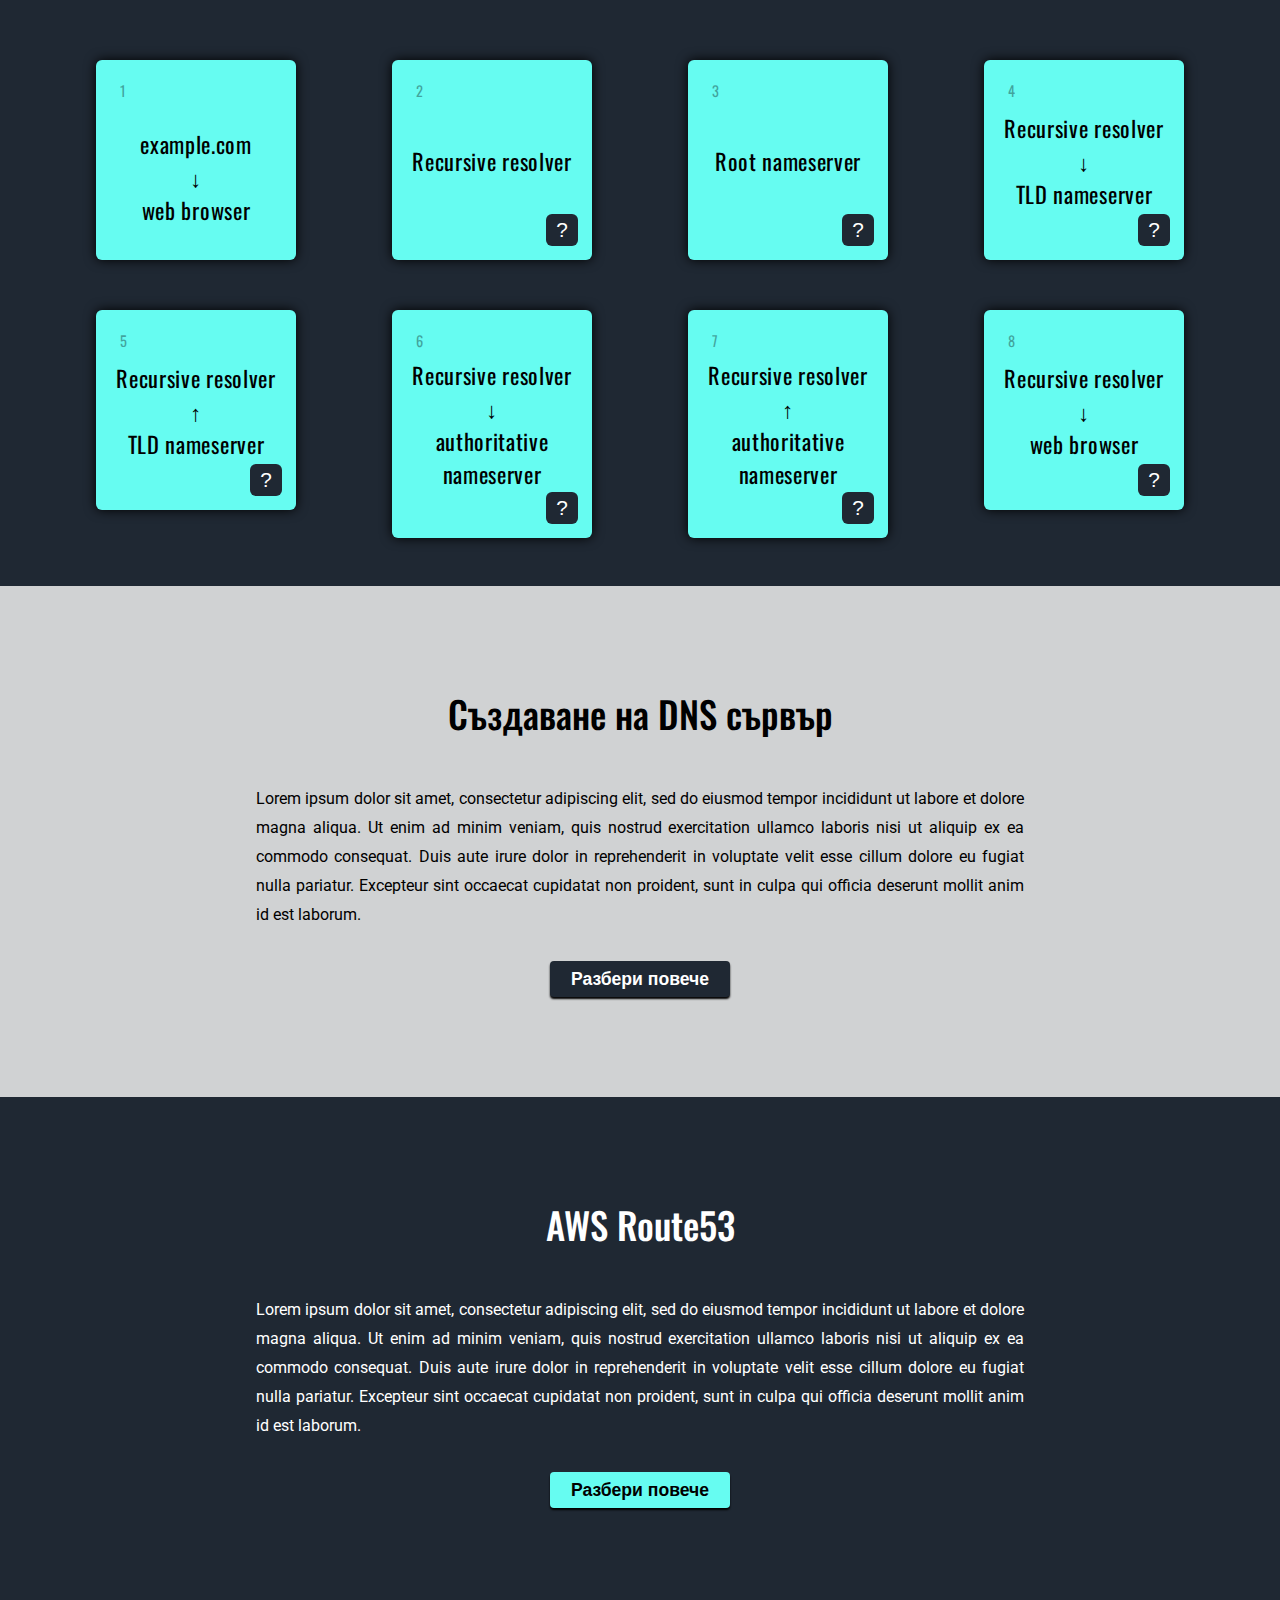
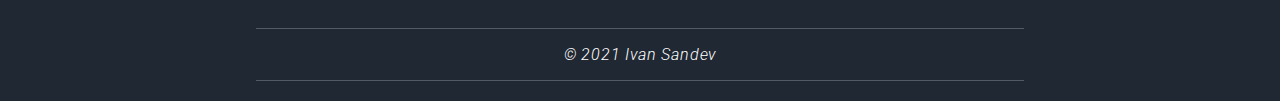
==== commit 60332c3a: "added other websites with content" ====
--- a/index.html
+++ b/index.html
@@ -32,6 +32,7 @@
             </div>
         </li>
     </ul>
+
     <!-- MAIN CONTENT ON LANDING PAGE -->
     <div class="background-1">
         <div class="container">
@@ -39,7 +40,7 @@
                 <img src="images/dns_logo.png" alt="DNS Image">
             </div>
             <div class="basic-info">
-                <h1 class="section-heading" style="margin-top:28px; text-align: left">Какво е DNS?</h1>
+                <h1 id="main-heading">Какво е DNS?</h1>
                 <p>Domain Name System (DNS) е йерархична децентрализирана система за именуване, използвана за
                     идентифициране на компютъри, услуги и други ресурси, достъпни през интернет или други мрежи с
                     интернет протокол.</p>
@@ -48,6 +49,7 @@
             </div>
         </div>
     </div>
+
     <!-- Section - Как работи DNS -->
     <div class="background-2">
         <div class="container">
@@ -134,7 +136,7 @@
                                             mollitia cumque molestias voluptate officiis ad cum quidem fugiat rem.</p>
                                     </div>
                                 </div>
-                                <button onclick="togglePopup()">?</button>
+                                <button onclick="togglePopup5()">?</button>
                             </td>
                         </tr>
                     </table>
--- a/css/style.css
+++ b/css/style.css
@@ -21,7 +21,7 @@
 
 footer {
     padding: 20px 0;
-    display:flex;
+    display: flex;
     justify-content: center;
 }
 
@@ -29,11 +29,10 @@
     text-align: center;
     font-weight: 300;
     letter-spacing: 0.05em;
-    width: 65vw;
-    border-top: 1px solid  #D0D2D3;
-    border-bottom: 1px solid  #D0D2D3;
-    padding: 12px 0;
-
+    width: 60vw;
+    border-top: 1px solid rgba(208, 210, 211, 0.3);
+    border-bottom: 1px solid rgba(208, 210, 211, 0.3);
+    padding: 16px 0;
 }
 
 .background-1 {
@@ -134,7 +133,7 @@
 }
 
 .container p {
-    margin: 16px 0;
+    margin: 12px 0;
     line-height: 1.8em;
     /* width: 100vw; */
     text-align: justify;
@@ -155,7 +154,45 @@
     font-weight: 500;
     text-align: center;
     padding-bottom: 16px;
-}
+    width: 100vw;
+}
+
+.container #main-heading {
+    font-family: 'Oswald', sans-serif;
+    font-weight: 500;
+    text-align: center;
+    padding-bottom: 14px;
+    margin: 18px 0 0;
+    text-align: left;
+}
+
+.container span {
+    font-weight: 600;
+}
+
+.container ol {
+    line-height: 1.5em;
+}
+
+
+.container ol p {
+    margin: 4px 0;
+}
+
+.container ol code {
+    padding: 8px 12px;
+    margin: 4px 0;
+    background-color: rgb(14, 14, 14);
+    display: block;
+    width: 100%;
+}
+
+.container li { 
+    margin: 20px 0;
+    line-height: 1.5em;
+}
+
+
 
 .container .read-more {
     height: 36px;
@@ -170,6 +207,7 @@
     font-weight: 600;
     cursor: pointer;
     margin: 20px auto 0;
+    box-shadow: black 0 2px 2px;
 }
 
 .container .read-more:hover {
@@ -209,14 +247,17 @@
     height: 200px;
     width: 200px;
     background-color: #66FCF1;
+    /* background-color: #C5C6C7; */
     color: #000;
     padding: 12px 12px;
     border-radius: 6px;
+    box-shadow: black 0px 0px 12px;
 }
 
 .container-wide table th {
-    font-size: 1.3em;
+    font-size: 1.4em;
     font-weight: 400;
+    letter-spacing: 0.03em;
 }
 
 .container-wide table button {
@@ -225,7 +266,8 @@
     border: none;
     font-size: 1.3rem;
     /* background-color: #1F2833; */
-    background-color: #073649;
+    background-color: #1F2833;
+    border-radius: 6px;
     color: #fff;
     float: right;
 }
@@ -273,6 +315,7 @@
 }
 
 .popup .close-btn {
+    cursor: pointer;
     position: absolute;
     right: 20px;
     top: 20px;
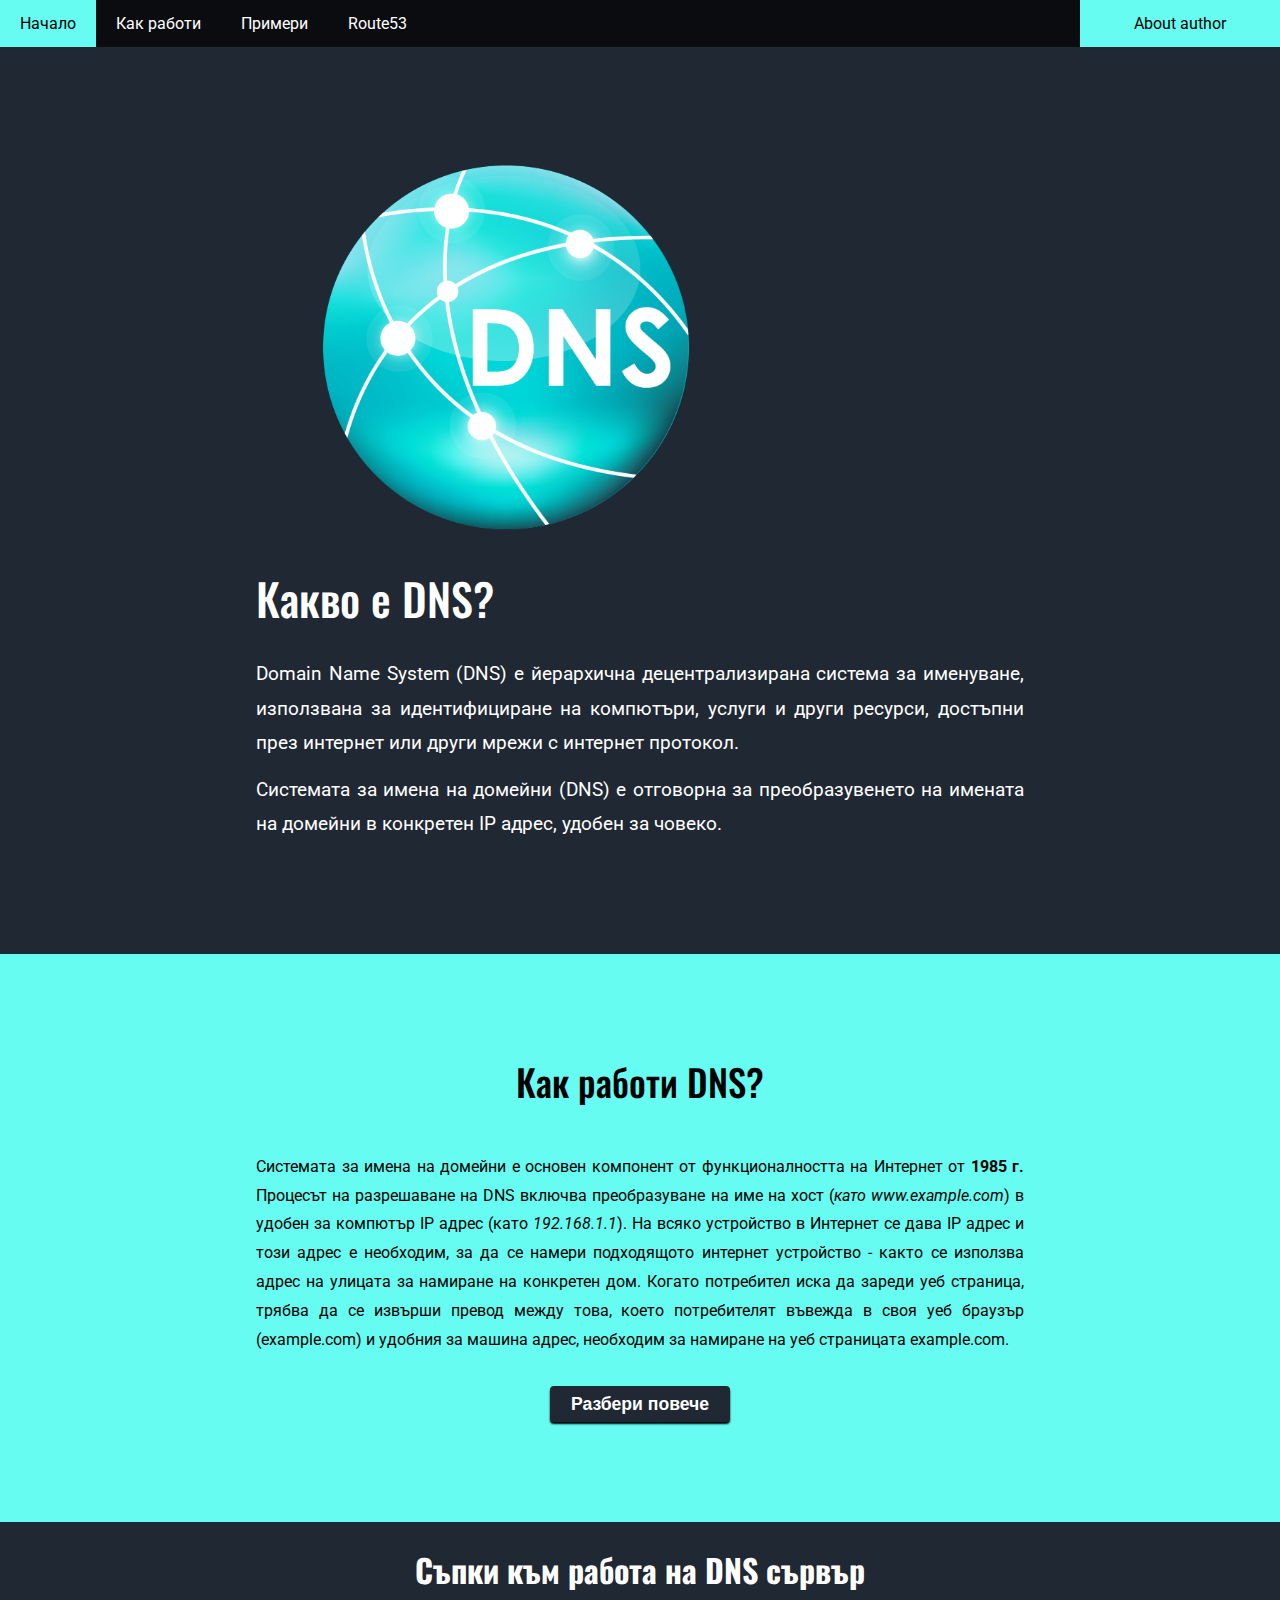
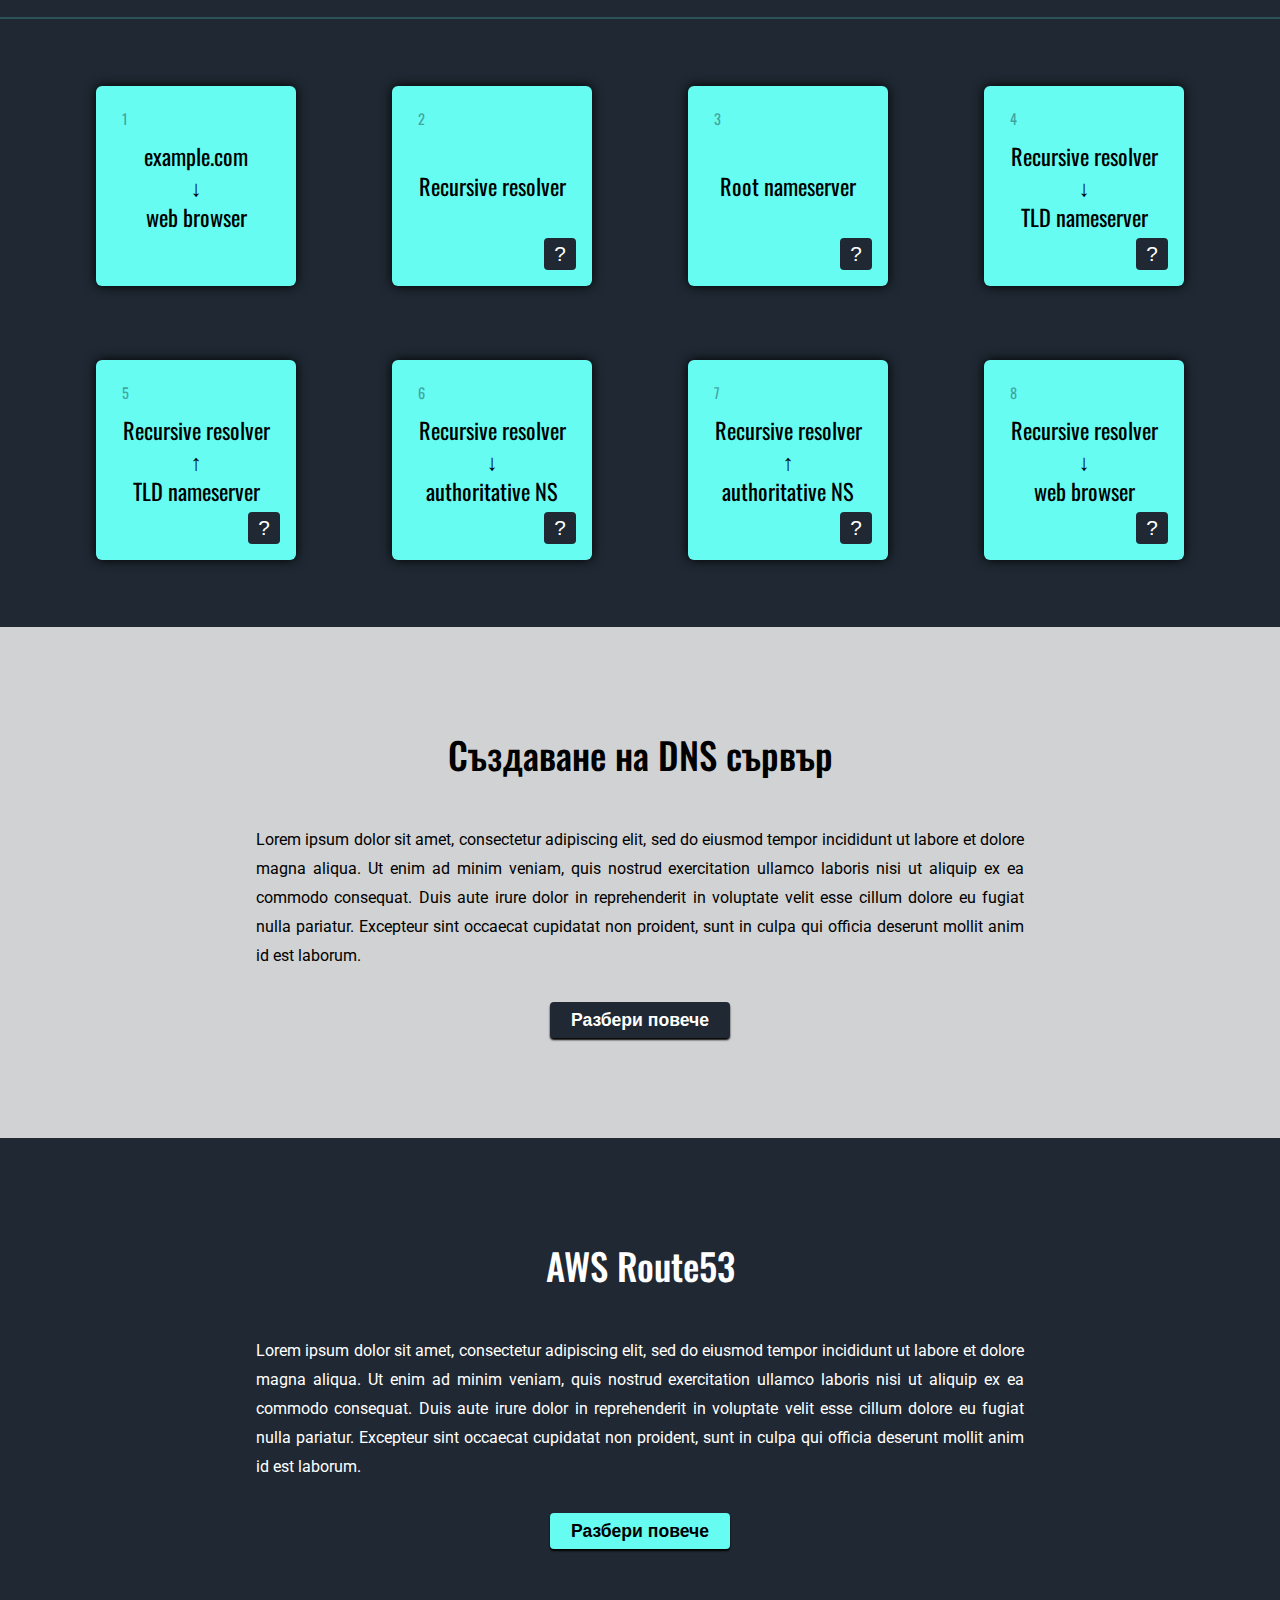
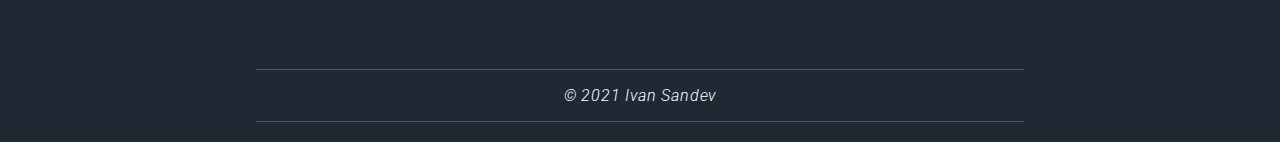
==== commit 2e93b62e: "design updated and popups functionallity added" ====
--- a/index.html
+++ b/index.html
@@ -67,9 +67,21 @@
         </div>
         <!-- Section - Как работи DNS - steps -->
         <div class="background-1">
-            <h1 style="padding: 18px 0; text-align: center;">Съпки към работата на DNS сървър</h1>
+            <h1 style="padding: 24px 0; text-align: center; font-family: 'Oswald', sans-serif;">Съпки към работа на DNS сървър</h1>
             <hr style="border: 1px solid #66FCF1; opacity: 0.2">
             <div class="container-wide-wrapper">
+
+                <!-- POPOUT -->
+                <div class="popup" id="popup-1">
+                    <div class="overlay"></div>
+                    <div class="content">
+                        <div class="close-btn" onclick="togglePopup()">&times;</div>
+                        <h1 id="popup-title">Title</h1>
+                        <p id="popup-content">Content</p>
+                    </div>
+                </div>
+
+                <!-- CONTENT -->
                 <div class="container-wide">
                     <table>
                         <tr>
@@ -78,7 +90,7 @@
                         <tr>
                             <th>example.com<br>↓<br>web browser</th>
                         </tr>
-                        <tr></tr>
+                        <td></td>
                     </table>
                     <table>
                         <tr>
@@ -88,7 +100,7 @@
                             <th>Recursive resolver</th>
                         </tr>
                         <tr>
-                            <td><button>?</button></td>
+                            <td><button onclick="togglePopup('Recursive resolver', 'This is a type of DNS server between a client and authoritative name servers. (An internet service provider (ISP) usually provides a recursive resolver. However, some may opt to use a public DNS resolver.) After receiving a query, a recursive resolver will either respond with cached information or send a request on to a…')">?</button></td>
                         </tr>
                     </table>
                     <table>
@@ -99,7 +111,7 @@
                             <th>Root nameserver</th>
                         </tr>
                         <tr>
-                            <td><button>?</button></td>
+                            <td><button onclick="togglePopup('Root nameserver', 'This is the first step in translating domain names to IP addresses. Its main job is to point to other more specific server locations. It responds to the resolver with the name of a TLD nameserver, which stores the information for its domains.')">?</button></td>
                         </tr>
                     </table>
                     <table>
@@ -110,7 +122,7 @@
                             <th>Recursive resolver<br>↓<br>TLD nameserver</th>
                         </tr>
                         <tr>
-                            <td><button>?</button></td>
+                            <td><button onclick="togglePopup('Recursive resolver', 'The recursive resolver sends a request to the TLD nameserver.')">?</button></td>
                         </tr>
                     </table>
                 </div>
@@ -122,33 +134,17 @@
                         <tr>
                             <th>Recursive resolver<br>↑<br>TLD nameserver</th>
                         </tr>
-                        <tr>
-                            <td>
-                                <div class="popup" id="popup-1">
-                                    <div class="overlay"></div>
-                                    <div class="content">
-                                        <div class="close-btn" onclick="togglePopup()">&times;</div>
-                                        <h1>Title</h1>
-                                        <p>Lorem ipsum, dolor sit amet consectetur adipisicing elit. Velit incidunt
-                                            porro,
-                                            magnam tempore animi dignissimos accusantium corrupti harum adipisci,
-                                            laudantium
-                                            mollitia cumque molestias voluptate officiis ad cum quidem fugiat rem.</p>
-                                    </div>
-                                </div>
-                                <button onclick="togglePopup5()">?</button>
-                            </td>
-                        </tr>
+                        <td><button onclick="togglePopup('Recursive resolver <-> TLD nameserver', 'The TLD nameserver responds with the names and possible IP addresses of the requested domain’s authoritative nameservers.')">?</button></td>
                     </table>
                     <table>
                         <tr>
                             <td class="numbering">6</td>
                         </tr>
                         <tr>
-                            <th>Recursive resolver<br>↓<br>authoritative nameserver</th>
-                        </tr>
-                        <tr>
-                            <td><button>?</button></td>
+                            <th>Recursive resolver<br>↓<br>authoritative NS</th>
+                        </tr>
+                        <tr>
+                            <td><button onclick="togglePopup('Recursive resolver <-> authoritative nameserver', 'The recursive resolver sends a request to the authoritative nameserver. At the end of the lookup chain, this server holds and is the final arbiter of resource records. As the last stop in the process, this server can return the record needed by the web browser.')">?</button></td>
                         </tr>
                     </table>
                     <table>
@@ -156,10 +152,10 @@
                             <td class="numbering">7</td>
                         </tr>
                         <tr>
-                            <th>Recursive resolver<br>↑<br>authoritative nameserver</th>
-                        </tr>
-                        <tr>
-                            <td><button>?</button></td>
+                            <th>Recursive resolver<br>↑<br>authoritative NS</th>
+                        </tr>
+                        <tr>
+                            <td><button onclick="togglePopup('Recursive resolver <-> authoritative nameserver', 'The authoritative nameserver returns the requested data to the recursive resolver.')">?</button></td>
                         </tr>
                     </table>
                     <table>
@@ -170,7 +166,7 @@
                             <th>Recursive resolver<br>↓<br>web browser</th>
                         </tr>
                         <tr>
-                            <td><button>?</button></td>
+                            <td><button onclick="togglePopup('Recursive resolver <-> web browser', 'The recursive resolver responds to the web browser with the requested data and the user gets their answer.')">?</button></td>
                         </tr>
                     </table>
                 </div>
--- a/css/style.css
+++ b/css/style.css
@@ -172,6 +172,7 @@
 
 .container ol {
     line-height: 1.5em;
+    width: 100%;
 }
 
 
@@ -185,6 +186,8 @@
     background-color: rgb(14, 14, 14);
     display: block;
     width: 100%;
+    font-size: 16px;
+    line-height: 1.7em;
 }
 
 .container li { 
@@ -234,7 +237,7 @@
 .container-wide {
     width: 100%;
     margin: 0 auto;
-    padding: 7px 0;
+    padding: 12px 0;
     display: flex;
     flex-flow: row wrap;
     text-align: center;
@@ -249,7 +252,7 @@
     background-color: #66FCF1;
     /* background-color: #C5C6C7; */
     color: #000;
-    padding: 12px 12px;
+    padding: 14px;
     border-radius: 6px;
     box-shadow: black 0px 0px 12px;
 }
@@ -257,7 +260,7 @@
 .container-wide table th {
     font-size: 1.4em;
     font-weight: 400;
-    letter-spacing: 0.03em;
+    line-height: 1.35em;
 }
 
 .container-wide table button {
@@ -267,7 +270,7 @@
     font-size: 1.3rem;
     /* background-color: #1F2833; */
     background-color: #1F2833;
-    border-radius: 6px;
+    border-radius: 4px;
     color: #fff;
     float: right;
 }
@@ -306,12 +309,22 @@
     left: 50%;
     transform: translate(-50%, -50%) scale(0);
     background: #fff;
-    width: 450px;
-    height: 220px;
+    color: black;
+    width: 650px;
+    /* height: 320px; */
     z-index: 2;
     text-align: center;
-    padding: 20px;
+    padding: 30px;
     box-sizing: border-box;
+    line-height: 1.6em;
+}
+
+.popup .content h1{
+    margin: 18px 0 34px;
+}
+
+.popup .content p{
+    margin: 0 0 12px;
 }
 
 .popup .close-btn {
@@ -327,7 +340,8 @@
     font-weight: 600;
     line-height: 30px;
     text-align: center;
-    border-radius: 50%;
+    /* border-radius: 50%; */
+    border-radius: 4px;
 }
 
 .popup.active .overlay {
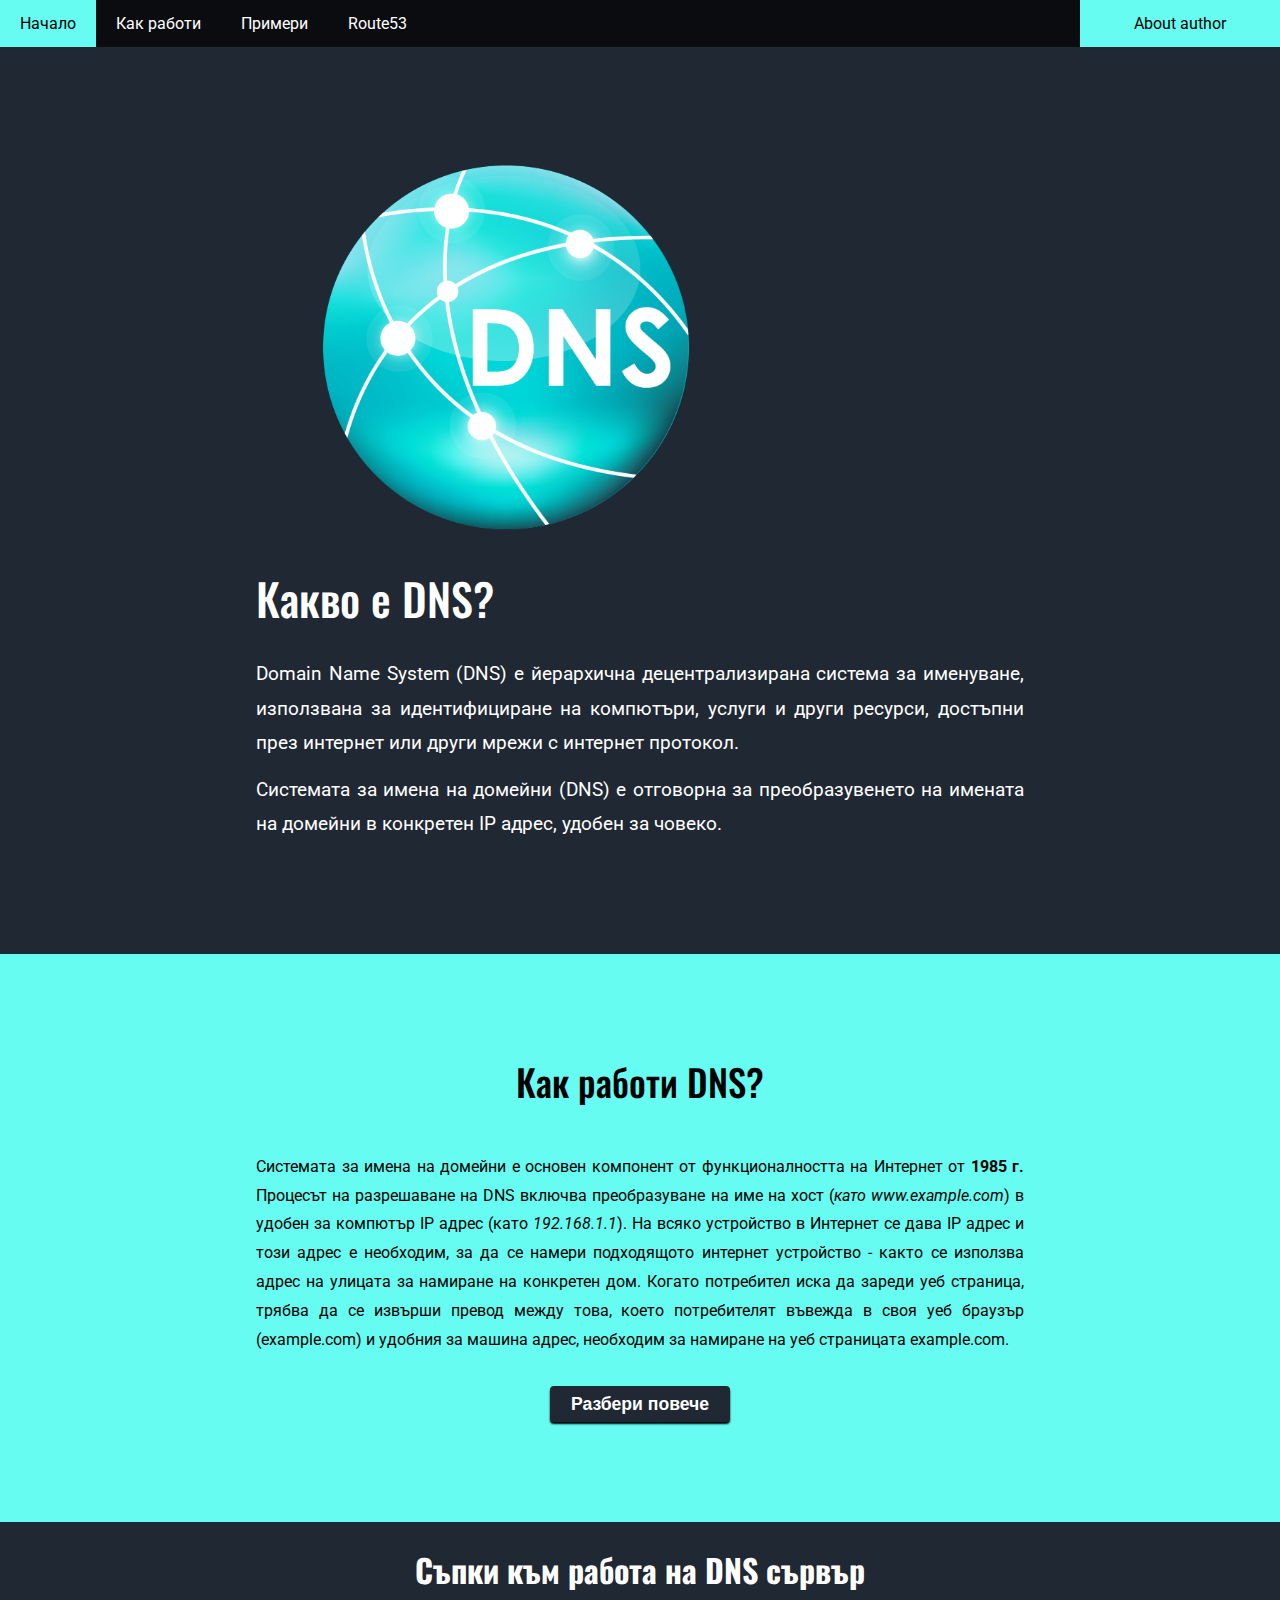
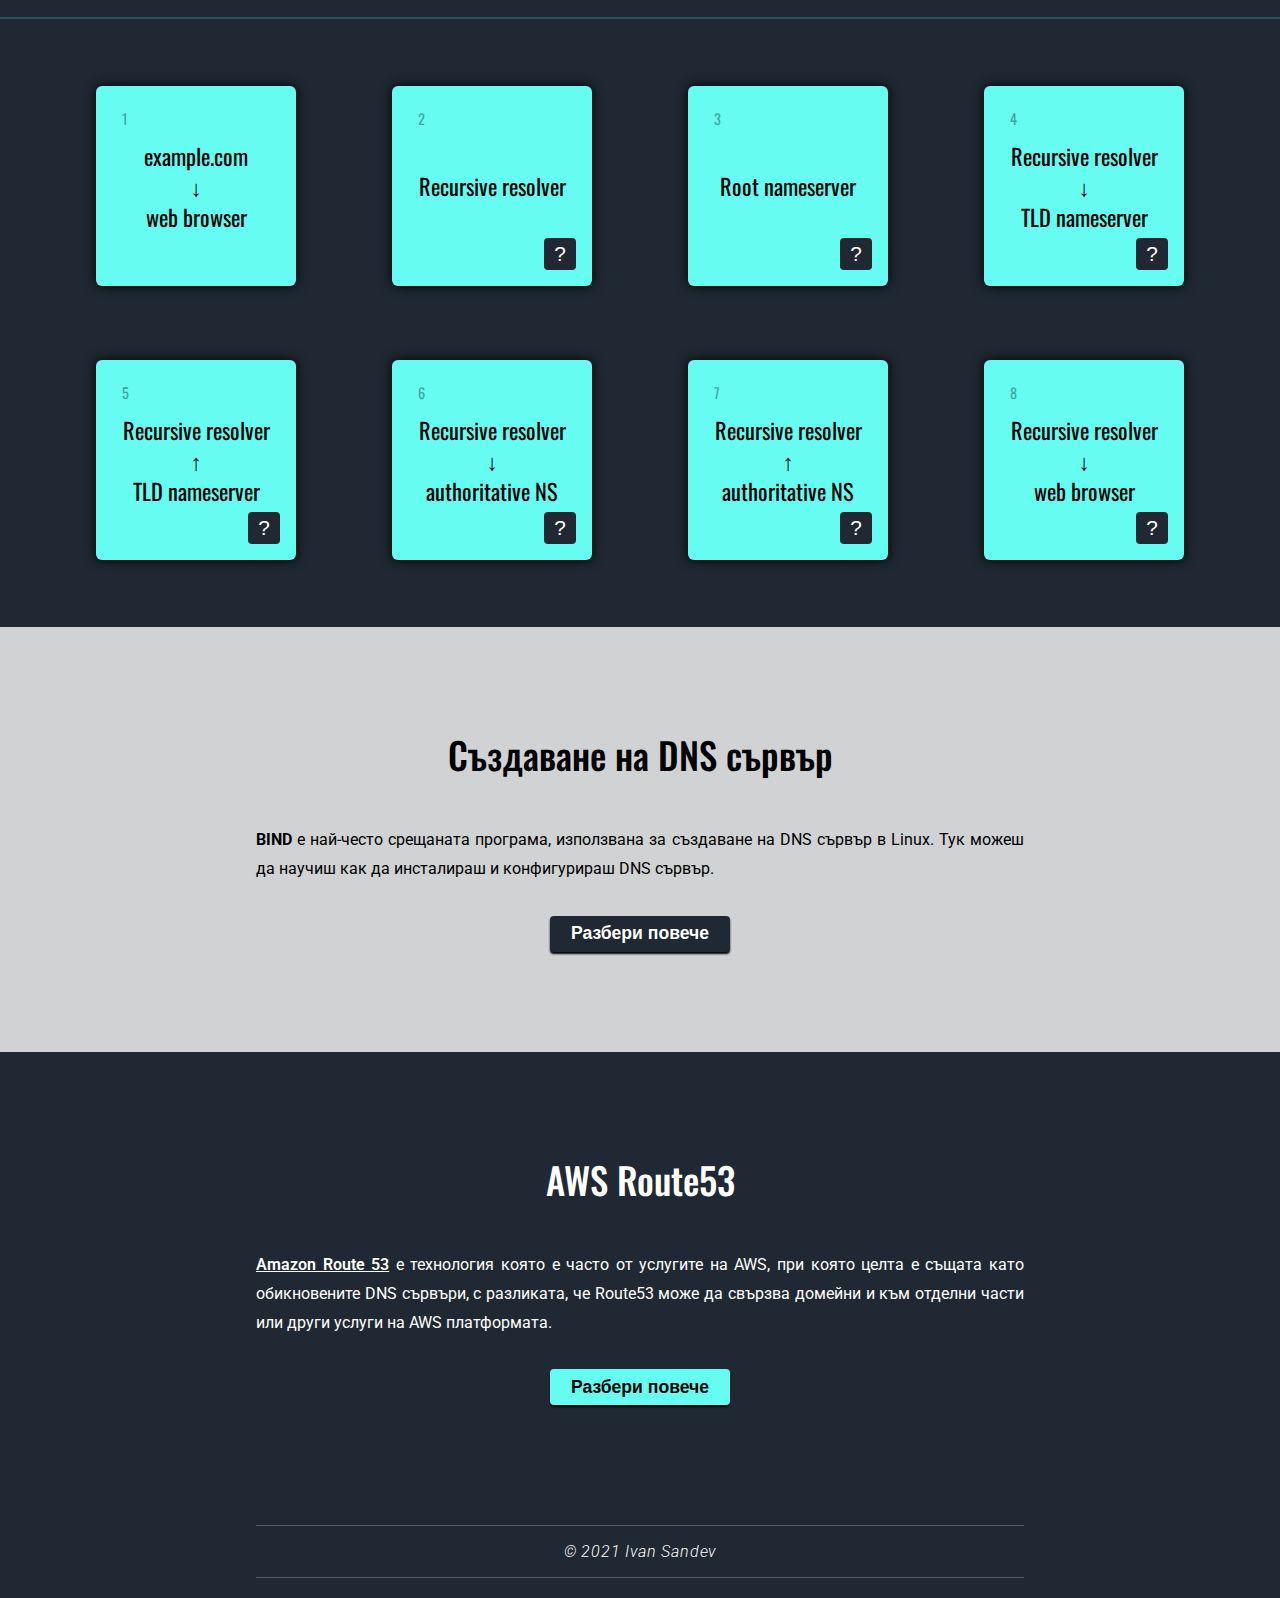
==== commit 628ef09d: "content finished; design updated" ====
--- a/index.html
+++ b/index.html
@@ -67,7 +67,8 @@
         </div>
         <!-- Section - Как работи DNS - steps -->
         <div class="background-1">
-            <h1 style="padding: 24px 0; text-align: center; font-family: 'Oswald', sans-serif;">Съпки към работа на DNS сървър</h1>
+            <h1 style="padding: 24px 0; text-align: center; font-family: 'Oswald', sans-serif;">Съпки към работа на DNS
+                сървър</h1>
             <hr style="border: 1px solid #66FCF1; opacity: 0.2">
             <div class="container-wide-wrapper">
 
@@ -100,7 +101,9 @@
                             <th>Recursive resolver</th>
                         </tr>
                         <tr>
-                            <td><button onclick="togglePopup('Recursive resolver', 'This is a type of DNS server between a client and authoritative name servers. (An internet service provider (ISP) usually provides a recursive resolver. However, some may opt to use a public DNS resolver.) After receiving a query, a recursive resolver will either respond with cached information or send a request on to a…')">?</button></td>
+                            <td><button
+                                    onclick="togglePopup('Recursive resolver', 'This is a type of DNS server between a client and authoritative name servers. (An internet service provider (ISP) usually provides a recursive resolver. However, some may opt to use a public DNS resolver.) After receiving a query, a recursive resolver will either respond with cached information or send a request on to a…')">?</button>
+                            </td>
                         </tr>
                     </table>
                     <table>
@@ -111,7 +114,9 @@
                             <th>Root nameserver</th>
                         </tr>
                         <tr>
-                            <td><button onclick="togglePopup('Root nameserver', 'This is the first step in translating domain names to IP addresses. Its main job is to point to other more specific server locations. It responds to the resolver with the name of a TLD nameserver, which stores the information for its domains.')">?</button></td>
+                            <td><button
+                                    onclick="togglePopup('Root nameserver', 'This is the first step in translating domain names to IP addresses. Its main job is to point to other more specific server locations. It responds to the resolver with the name of a TLD nameserver, which stores the information for its domains.')">?</button>
+                            </td>
                         </tr>
                     </table>
                     <table>
@@ -122,7 +127,9 @@
                             <th>Recursive resolver<br>↓<br>TLD nameserver</th>
                         </tr>
                         <tr>
-                            <td><button onclick="togglePopup('Recursive resolver', 'The recursive resolver sends a request to the TLD nameserver.')">?</button></td>
+                            <td><button
+                                    onclick="togglePopup('Recursive resolver', 'The recursive resolver sends a request to the TLD nameserver.')">?</button>
+                            </td>
                         </tr>
                     </table>
                 </div>
@@ -134,7 +141,9 @@
                         <tr>
                             <th>Recursive resolver<br>↑<br>TLD nameserver</th>
                         </tr>
-                        <td><button onclick="togglePopup('Recursive resolver <-> TLD nameserver', 'The TLD nameserver responds with the names and possible IP addresses of the requested domain’s authoritative nameservers.')">?</button></td>
+                        <td><button
+                                onclick="togglePopup('Recursive resolver <-> TLD nameserver', 'The TLD nameserver responds with the names and possible IP addresses of the requested domain’s authoritative nameservers.')">?</button>
+                        </td>
                     </table>
                     <table>
                         <tr>
@@ -144,7 +153,9 @@
                             <th>Recursive resolver<br>↓<br>authoritative NS</th>
                         </tr>
                         <tr>
-                            <td><button onclick="togglePopup('Recursive resolver <-> authoritative nameserver', 'The recursive resolver sends a request to the authoritative nameserver. At the end of the lookup chain, this server holds and is the final arbiter of resource records. As the last stop in the process, this server can return the record needed by the web browser.')">?</button></td>
+                            <td><button
+                                    onclick="togglePopup('Recursive resolver <-> authoritative nameserver', 'The recursive resolver sends a request to the authoritative nameserver. At the end of the lookup chain, this server holds and is the final arbiter of resource records. As the last stop in the process, this server can return the record needed by the web browser.')">?</button>
+                            </td>
                         </tr>
                     </table>
                     <table>
@@ -155,7 +166,9 @@
                             <th>Recursive resolver<br>↑<br>authoritative NS</th>
                         </tr>
                         <tr>
-                            <td><button onclick="togglePopup('Recursive resolver <-> authoritative nameserver', 'The authoritative nameserver returns the requested data to the recursive resolver.')">?</button></td>
+                            <td><button
+                                    onclick="togglePopup('Recursive resolver <-> authoritative nameserver', 'The authoritative nameserver returns the requested data to the recursive resolver.')">?</button>
+                            </td>
                         </tr>
                     </table>
                     <table>
@@ -166,7 +179,9 @@
                             <th>Recursive resolver<br>↓<br>web browser</th>
                         </tr>
                         <tr>
-                            <td><button onclick="togglePopup('Recursive resolver <-> web browser', 'The recursive resolver responds to the web browser with the requested data and the user gets their answer.')">?</button></td>
+                            <td><button
+                                    onclick="togglePopup('Recursive resolver <-> web browser', 'The recursive resolver responds to the web browser with the requested data and the user gets their answer.')">?</button>
+                            </td>
                         </tr>
                     </table>
                 </div>
@@ -176,28 +191,20 @@
         <div class="background-3">
             <div class="container">
                 <h1 class="section-heading">Създаване на DNS сървър</h1>
-                <p>Lorem ipsum dolor sit amet, consectetur adipiscing elit, sed do eiusmod tempor incididunt ut
-                    labore
-                    et dolore magna aliqua. Ut enim ad minim veniam, quis nostrud exercitation ullamco laboris nisi
-                    ut
-                    aliquip ex ea commodo consequat. Duis aute irure dolor in reprehenderit in voluptate velit esse
-                    cillum dolore eu fugiat nulla pariatur. Excepteur sint occaecat cupidatat non proident, sunt in
-                    culpa qui officia deserunt mollit anim id est laborum.</p>
-                <button class="read-more">Разбери повече</button>
+                <p><strong>BIND</strong> е най-често срещаната програма, използвана за създаване на DNS сървър в Linux.
+                    Тук можеш да научиш как да инсталираш и конфигурираш DNS сървър.</p>
+                <button onclick="location.href='examples.html'" class="read-more">Разбери повече</button>
             </div>
         </div>
         <!-- Section - AWS Route53 -->
         <div class="background-1">
             <div class="container">
                 <h1 class="section-heading">AWS Route53</h1>
-                <p>Lorem ipsum dolor sit amet, consectetur adipiscing elit, sed do eiusmod tempor incididunt ut
-                    labore
-                    et dolore magna aliqua. Ut enim ad minim veniam, quis nostrud exercitation ullamco laboris nisi
-                    ut
-                    aliquip ex ea commodo consequat. Duis aute irure dolor in reprehenderit in voluptate velit esse
-                    cillum dolore eu fugiat nulla pariatur. Excepteur sint occaecat cupidatat non proident, sunt in
-                    culpa qui officia deserunt mollit anim id est laborum.</p>
-                <button class="read-more">Разбери повече</button>
+                <p><a href="https://aws.amazon.com/route53/" target="_blank">Amazon Route 53</a> е технология която е
+                    часто от услугите на AWS, при която целта е същата като обикновените DNS сървъри, с разликата, че
+                    Route53 може да свързва домейни и към отделни части или други услуги на AWS платформата.</p>
+                <p></p>
+                <button onclick="location.href='route53.html'" class="read-more">Разбери повече</button>
             </div>
         </div>
         <footer class="background-1">
--- a/css/style.css
+++ b/css/style.css
@@ -149,6 +149,17 @@
     height: 400px;
 }
 
+.aws-image {
+    padding: 50px 0 0;
+    width: 500px;
+    display: flex;
+    justify-content: center;
+}
+
+.aws-image img {
+    height: 200px;
+}
+
 .container .section-heading {
     font-family: 'Oswald', sans-serif;
     font-weight: 500;
@@ -164,6 +175,18 @@
     padding-bottom: 14px;
     margin: 18px 0 0;
     text-align: left;
+}
+
+.container a {
+    font-weight: 600;
+}
+
+.background-1 .container a {
+    color: white;
+}
+
+.background-3 .container a {
+    color: black;
 }
 
 .container span {
@@ -241,9 +264,21 @@
     display: flex;
     flex-flow: row wrap;
     text-align: center;
-    height: 250px;
+    /* height: 250px; */
+    min-height: 250px;
     align-content: center;
     justify-content: space-evenly;
+}
+
+.container-wide>* {
+    max-width: 260px;
+}
+
+.container-wide h3{
+    display: block;
+    height: 50px;
+    width: 100%;
+    text-align: left;
 }
 
 .container-wide table {
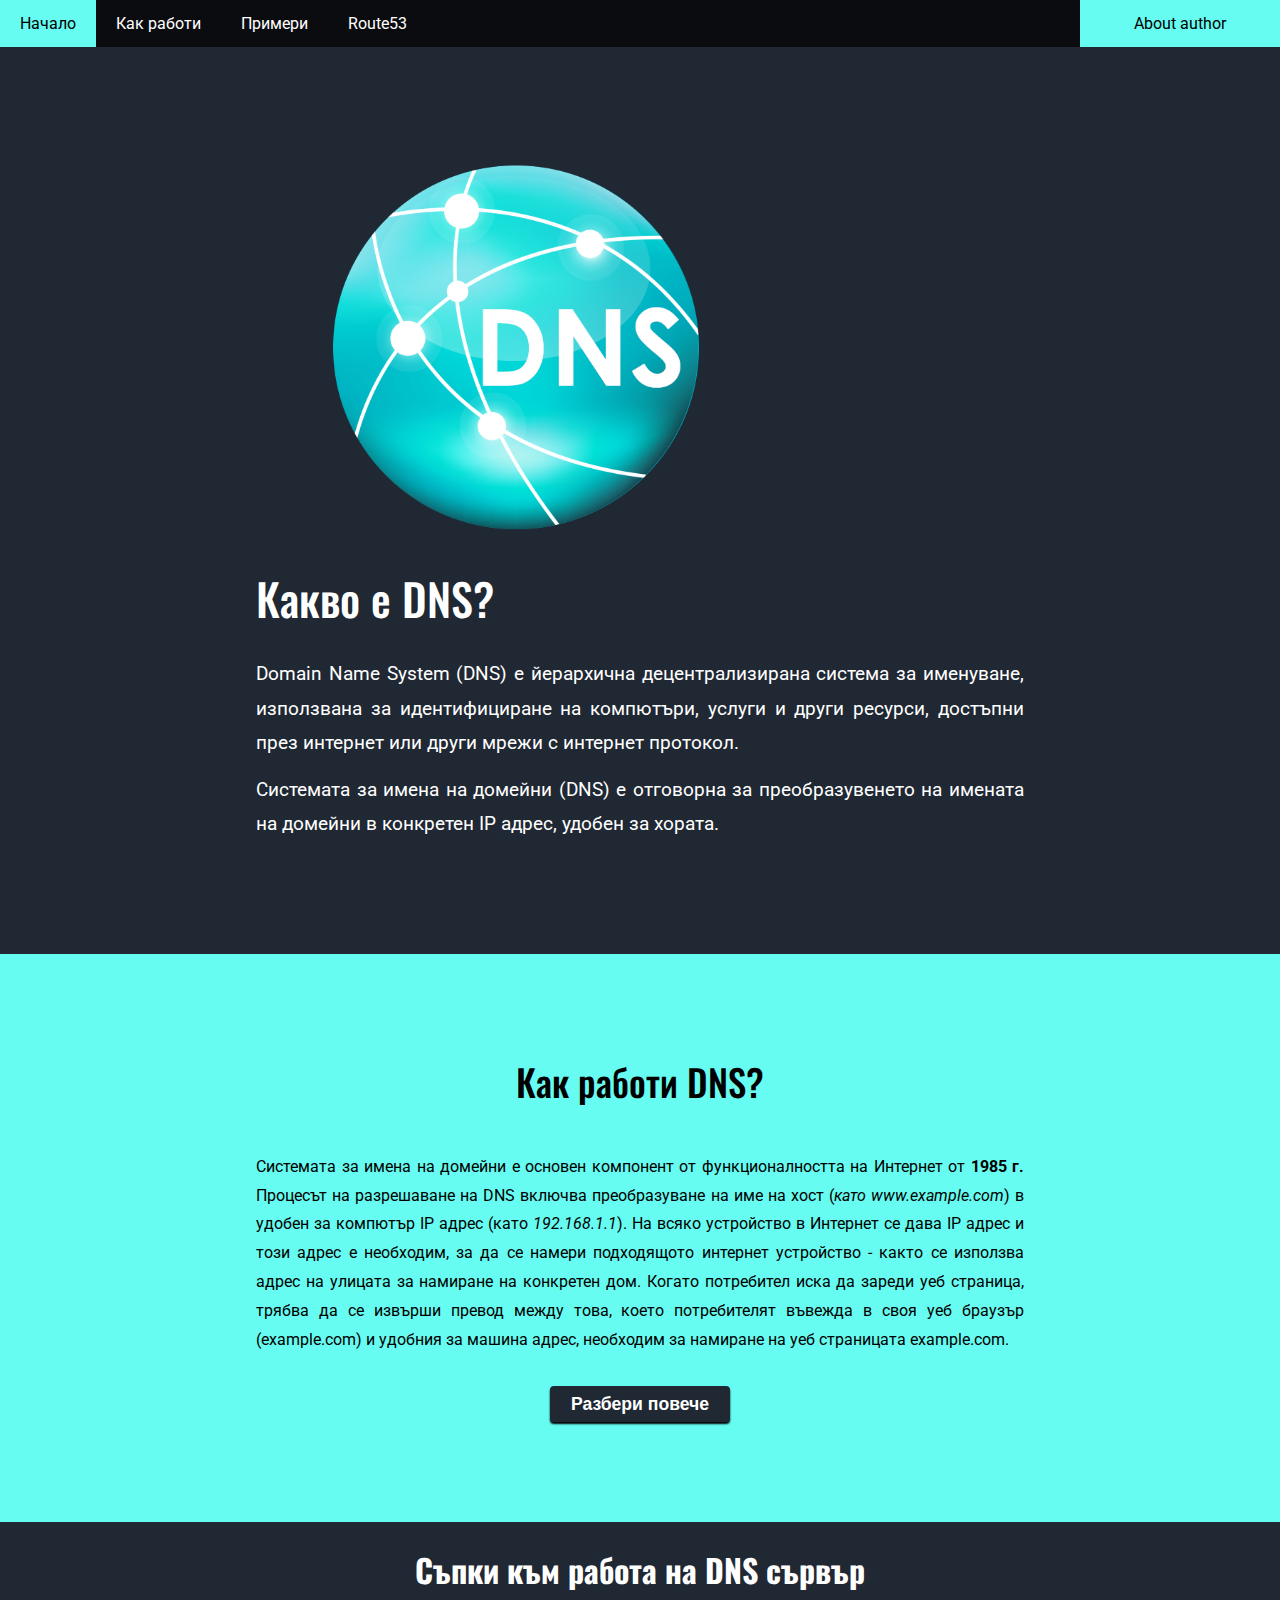
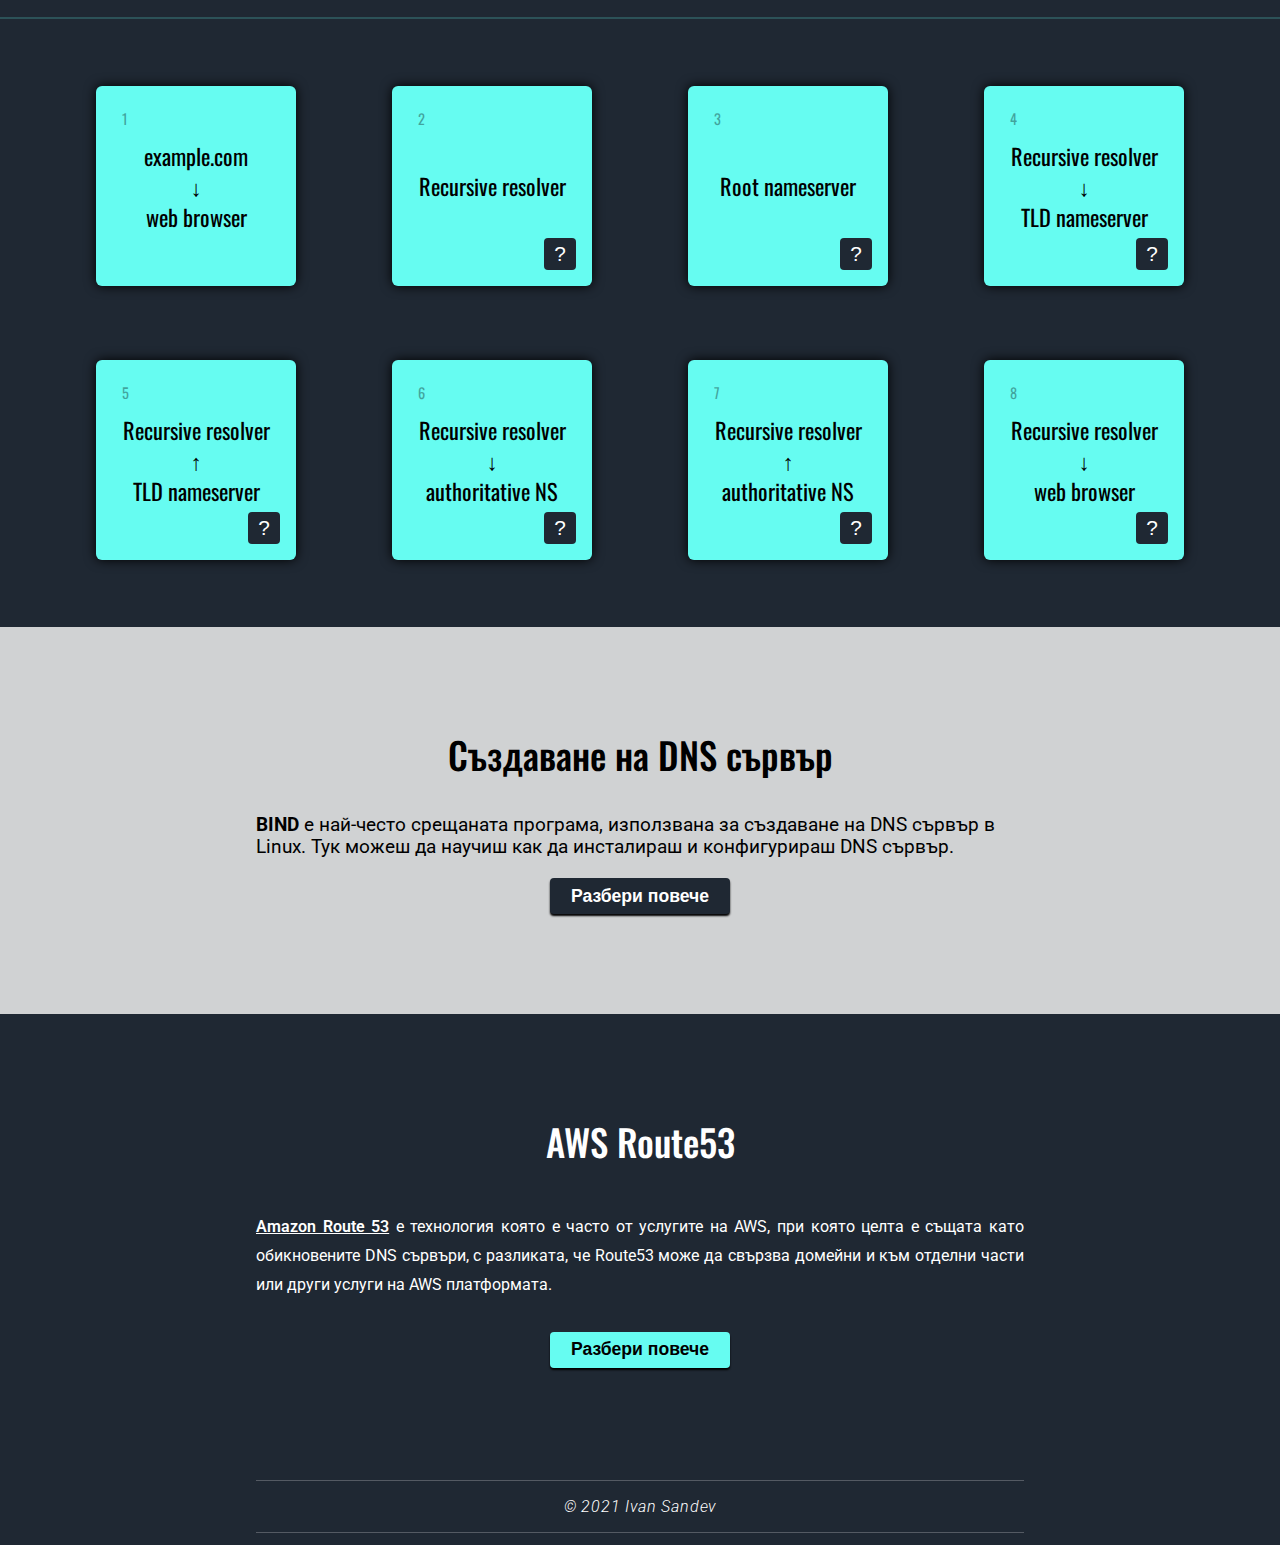
==== commit 394b3be3: "Finished" ====
--- a/index.html
+++ b/index.html
@@ -45,7 +45,7 @@
                     идентифициране на компютъри, услуги и други ресурси, достъпни през интернет или други мрежи с
                     интернет протокол.</p>
                 <p>Системата за имена на домейни (DNS) е отговорна за преобразувенето на имената на домейни в конкретен
-                    IP адрес, удобен за човеко.</p>
+                    IP адрес, удобен за хората.</p>
             </div>
         </div>
     </div>
@@ -101,8 +101,10 @@
                             <th>Recursive resolver</th>
                         </tr>
                         <tr>
-                            <td><button
-                                    onclick="togglePopup('Recursive resolver', 'This is a type of DNS server between a client and authoritative name servers. (An internet service provider (ISP) usually provides a recursive resolver. However, some may opt to use a public DNS resolver.) After receiving a query, a recursive resolver will either respond with cached information or send a request on to a…')">?</button>
+                            <td>
+                                <button
+                                    onclick="togglePopup('Recursive resolver', 'Това се намира между клиент и авторитетните nameserver-и. (Доставчикът на интернет услуги (ISP) обикновено предоставя рекурсивен преобразувател. Някои обаче могат да изберат да използват публичен DNS преобразувател.) След като получи заявка, рекурсивният преобразувател или ще отговори с кеширана информация, или ще изпрати заявка до друг nameserver.')">?</button>
+
                             </td>
                         </tr>
                     </table>
@@ -115,7 +117,7 @@
                         </tr>
                         <tr>
                             <td><button
-                                    onclick="togglePopup('Root nameserver', 'This is the first step in translating domain names to IP addresses. Its main job is to point to other more specific server locations. It responds to the resolver with the name of a TLD nameserver, which stores the information for its domains.')">?</button>
+                                    onclick="togglePopup('Root nameserver', 'Това е първата стъпка в превеждането на имена на домейни в IP адреси. Основната му задача е да сочи към други по-специфични сървъри. Той отговаря на резолвера с името на TLD nameserver, който съхранява информацията за своите домейни.')">?</button>
                             </td>
                         </tr>
                     </table>
@@ -128,7 +130,7 @@
                         </tr>
                         <tr>
                             <td><button
-                                    onclick="togglePopup('Recursive resolver', 'The recursive resolver sends a request to the TLD nameserver.')">?</button>
+                                    onclick="togglePopup('Recursive resolver', 'Рекурсивният преобразувател изпраща заявка до сървъра за имена на TLD.')">?</button>
                             </td>
                         </tr>
                     </table>
@@ -142,7 +144,7 @@
                             <th>Recursive resolver<br>↑<br>TLD nameserver</th>
                         </tr>
                         <td><button
-                                onclick="togglePopup('Recursive resolver <-> TLD nameserver', 'The TLD nameserver responds with the names and possible IP addresses of the requested domain’s authoritative nameservers.')">?</button>
+                                onclick="togglePopup('Recursive resolver <-> TLD nameserver', 'TLD неймсървъра отговаря с имената и възможните IP адреси на авторитетните неймсървъри.')">?</button>
                         </td>
                     </table>
                     <table>
@@ -154,7 +156,7 @@
                         </tr>
                         <tr>
                             <td><button
-                                    onclick="togglePopup('Recursive resolver <-> authoritative nameserver', 'The recursive resolver sends a request to the authoritative nameserver. At the end of the lookup chain, this server holds and is the final arbiter of resource records. As the last stop in the process, this server can return the record needed by the web browser.')">?</button>
+                                    onclick="togglePopup('Recursive resolver <-> authoritative nameserver', 'Рекурсивният разделител изпраща заявка до авторитетния неймсървър. В края на DNS търсенето (lookup), този сървър държи и е последният арбитър на ресурсните записи. Като последна стъпка в процеса, този сървър може да върне записа, необходим на уеб браузъра.')">?</button>
                             </td>
                         </tr>
                     </table>
@@ -167,7 +169,7 @@
                         </tr>
                         <tr>
                             <td><button
-                                    onclick="togglePopup('Recursive resolver <-> authoritative nameserver', 'The authoritative nameserver returns the requested data to the recursive resolver.')">?</button>
+                                    onclick="togglePopup('Recursive resolver <-> authoritative nameserver', 'Авторитетният неймсървър връща исканите данни към рекурсивния преобразувател.')">?</button>
                             </td>
                         </tr>
                     </table>
@@ -180,7 +182,7 @@
                         </tr>
                         <tr>
                             <td><button
-                                    onclick="togglePopup('Recursive resolver <-> web browser', 'The recursive resolver responds to the web browser with the requested data and the user gets their answer.')">?</button>
+                                    onclick="togglePopup('Recursive resolver <-> web browser', 'Рекурсивният преобразувател отговаря на уеб браузъра с исканите данни и потребителят получава техния отговор.')">?</button>
                             </td>
                         </tr>
                     </table>
@@ -191,8 +193,8 @@
         <div class="background-3">
             <div class="container">
                 <h1 class="section-heading">Създаване на DNS сървър</h1>
-                <p><strong>BIND</strong> е най-често срещаната програма, използвана за създаване на DNS сървър в Linux.
-                    Тук можеш да научиш как да инсталираш и конфигурираш DNS сървър.</p>
+                <h3 style="font-weight: 400;"><strong>BIND</strong> е най-често срещаната програма, използвана за създаване на DNS сървър в Linux.
+                    Тук можеш да научиш как да инсталираш и конфигурираш DNS сървър.</h3>
                 <button onclick="location.href='examples.html'" class="read-more">Разбери повече</button>
             </div>
         </div>
--- a/css/style.css
+++ b/css/style.css
@@ -20,7 +20,7 @@
 }
 
 footer {
-    padding: 20px 0;
+    padding: 12px 0;
     display: flex;
     justify-content: center;
 }
@@ -47,6 +47,12 @@
 
 .background-3 {
     background-color: #D0D2D3;
+    color: #000;
+}
+
+.background-4 {
+    background-color: #45A29E;
+    color: white;
 }
 
 
@@ -105,6 +111,31 @@
     opacity: 0;
 }
 
+#author-info {
+    padding: 60px 34px;
+    font-size: 1.2em;
+}
+
+
+#author-info h3{
+    font-size: 1.2em;
+    line-height: 2em;
+    font-weight: 300;
+}
+
+#profile-picture {
+    display: flex;
+    width: 500px;
+    justify-content: center;
+}
+
+#profile-picture img {
+    width: 400px;
+    border-radius: 50%;
+    border: 12px solid #66FCF1;
+    box-shadow: #000 0 0 16px;
+}
+
 
 /* MAIN CONTENT */
 .container {
@@ -140,7 +171,7 @@
 }
 
 .dns-image {
-    width: 500px;
+    width: 520px;
     display: flex;
     justify-content: center;
 }
@@ -181,7 +212,7 @@
     font-weight: 600;
 }
 
-.background-1 .container a {
+.background-1 .container a, .background-4 .container a {
     color: white;
 }
 
@@ -207,6 +238,7 @@
     padding: 8px 12px;
     margin: 4px 0;
     background-color: rgb(14, 14, 14);
+    color: white;
     display: block;
     width: 100%;
     font-size: 16px;
@@ -218,6 +250,9 @@
     line-height: 1.5em;
 }
 
+#creating-dns-container>* {
+    margin: 40px 0;
+}
 
 
 .container .read-more {
